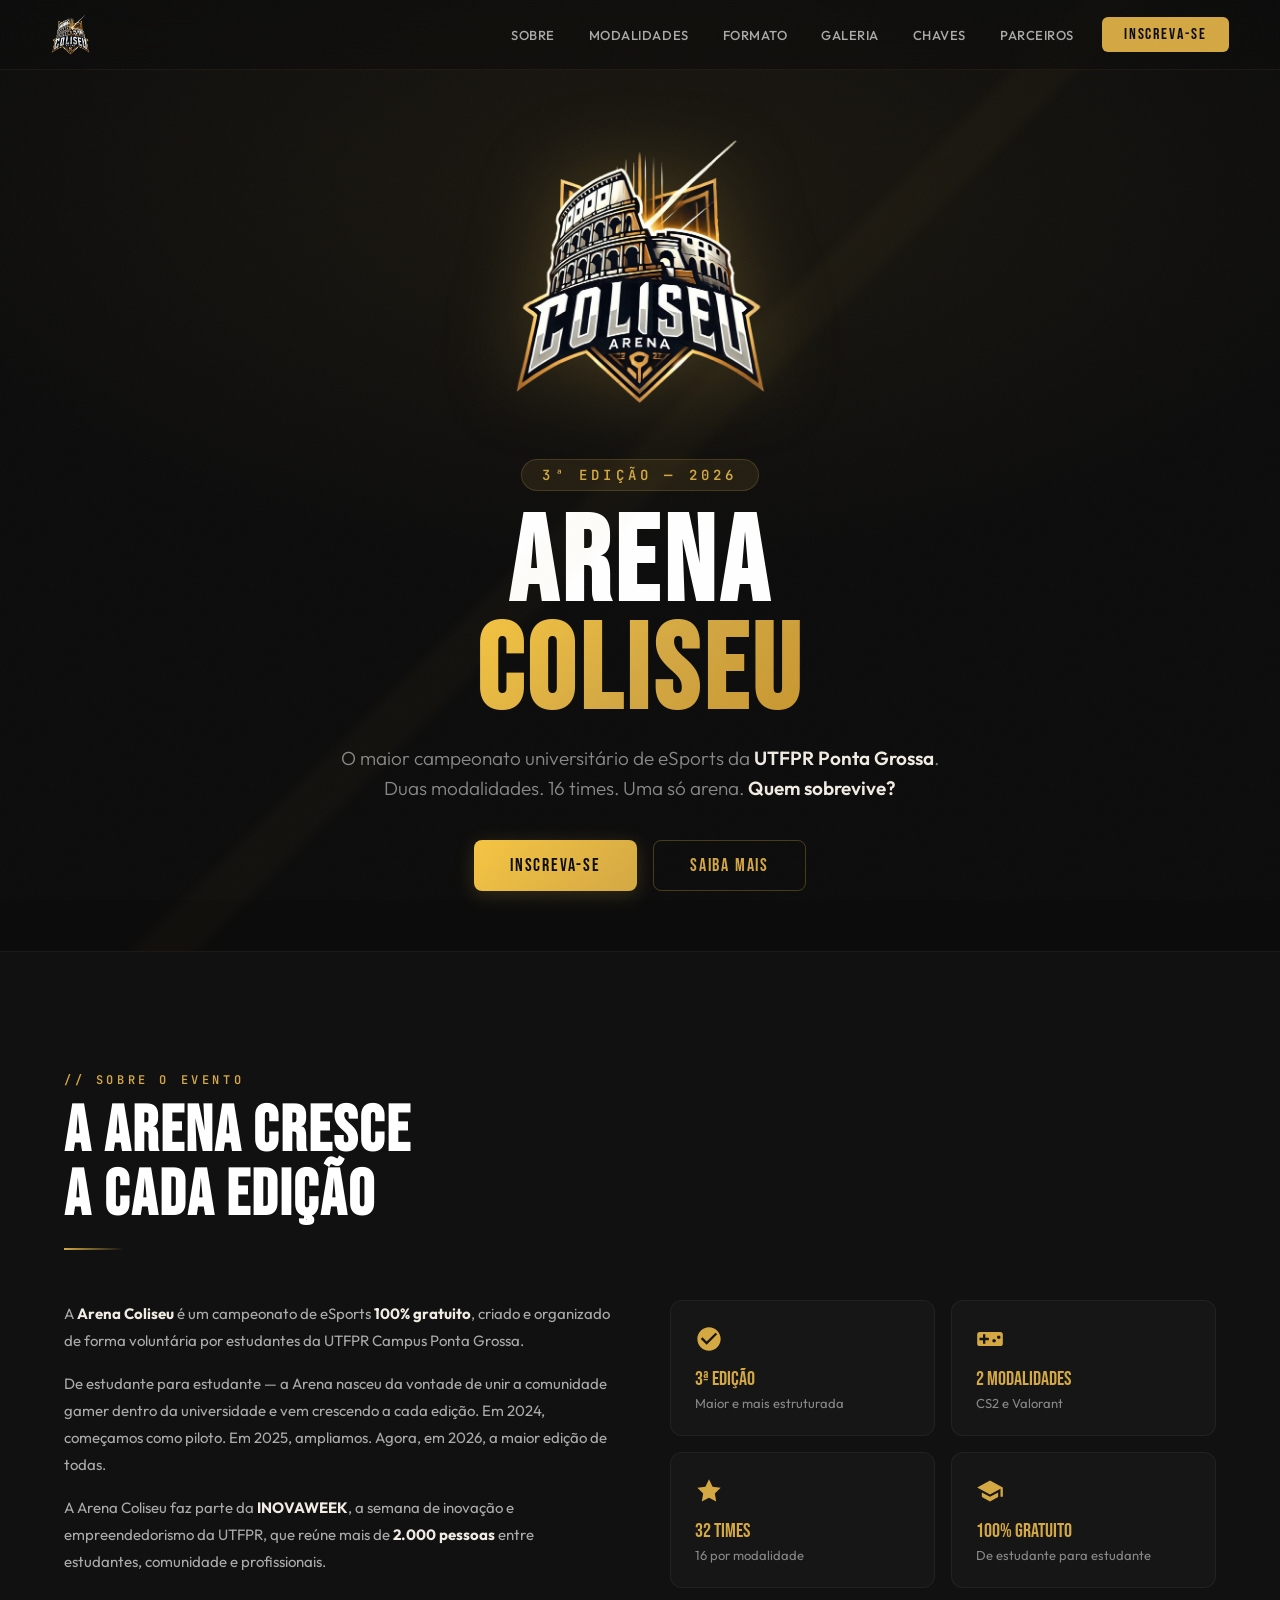
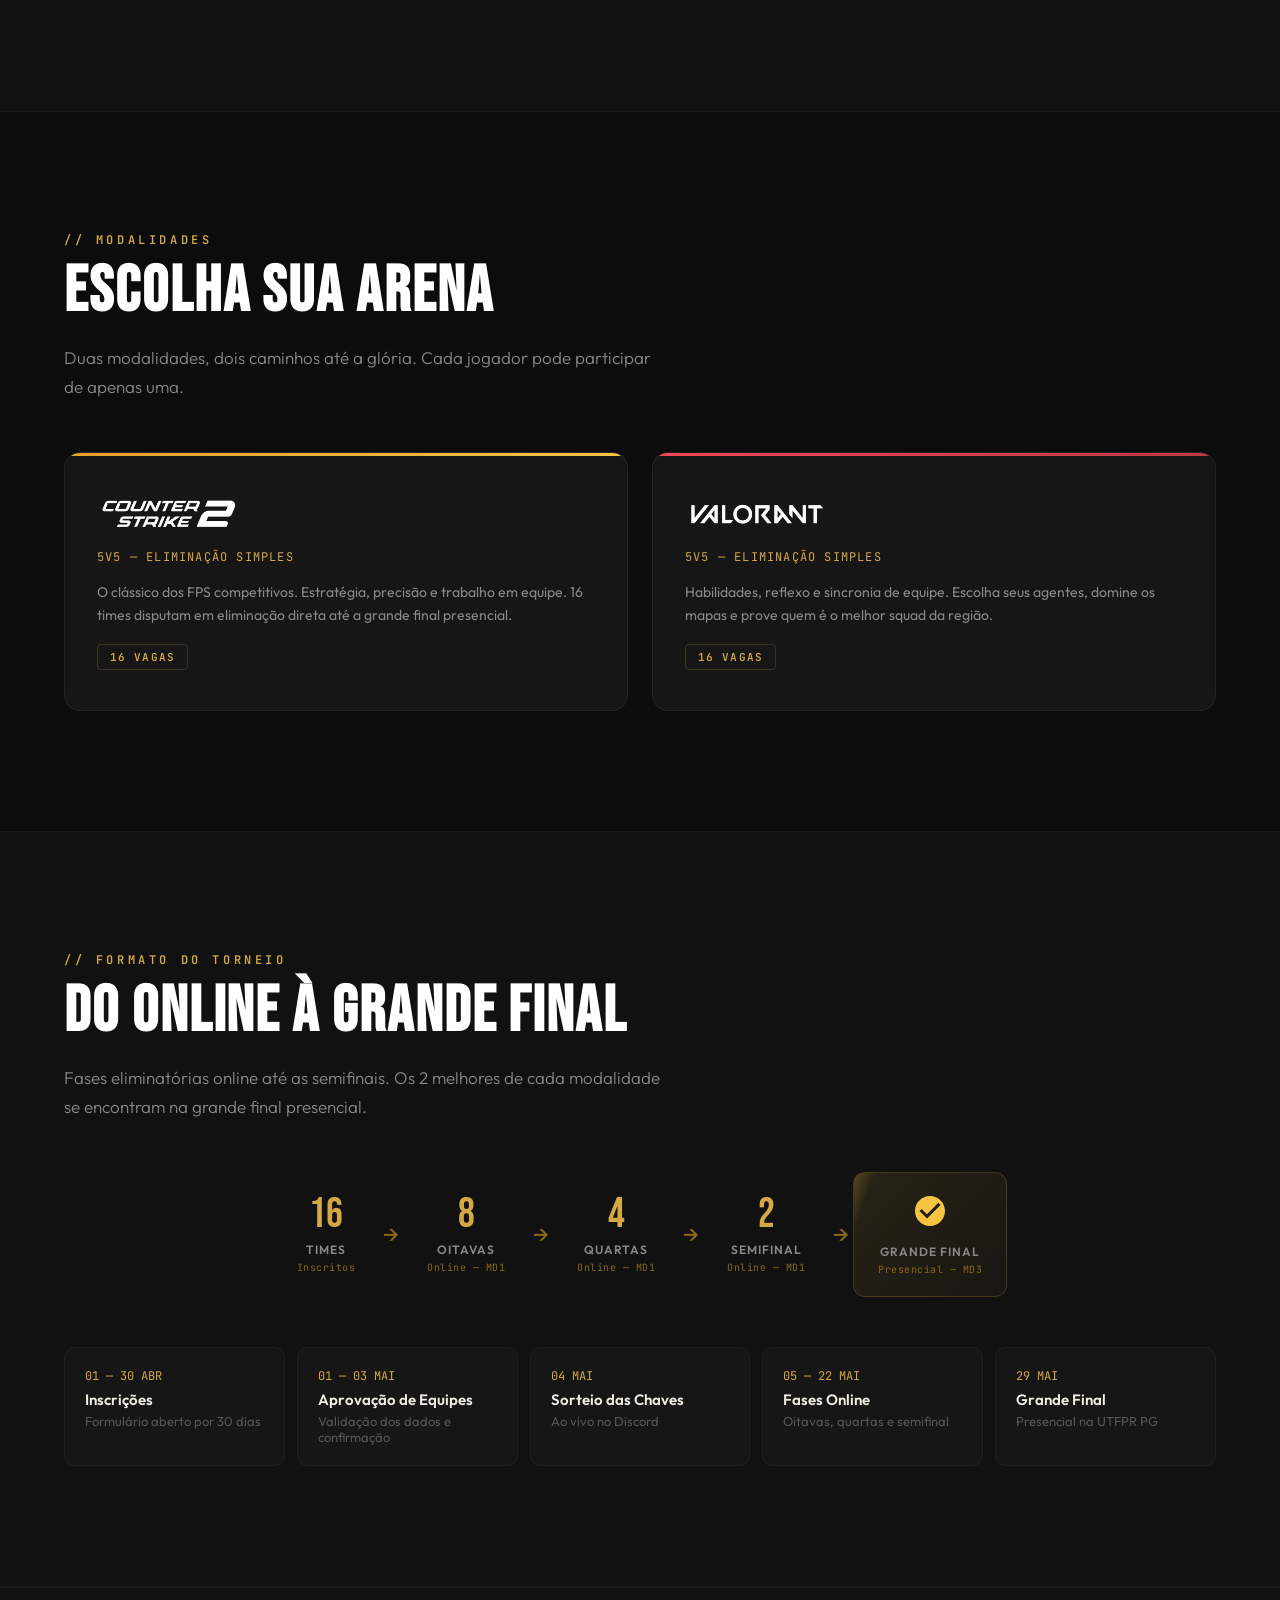
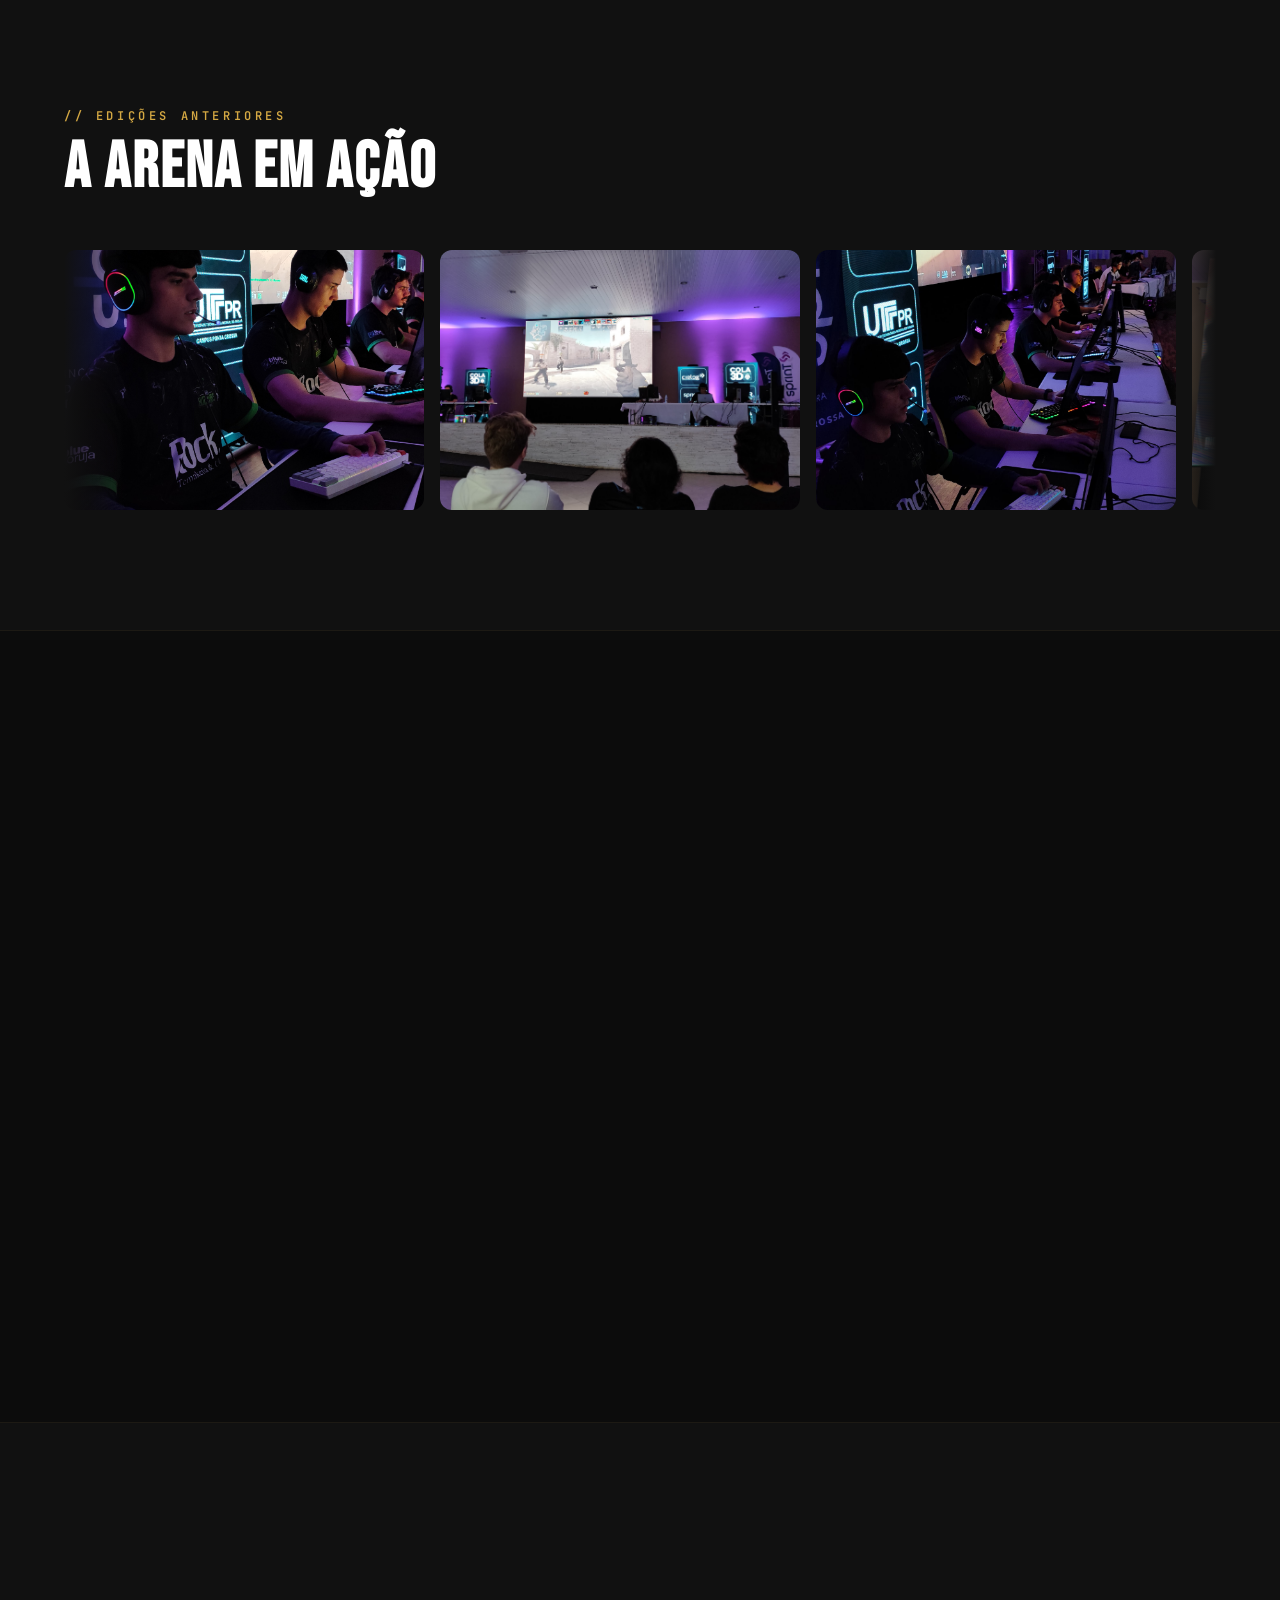
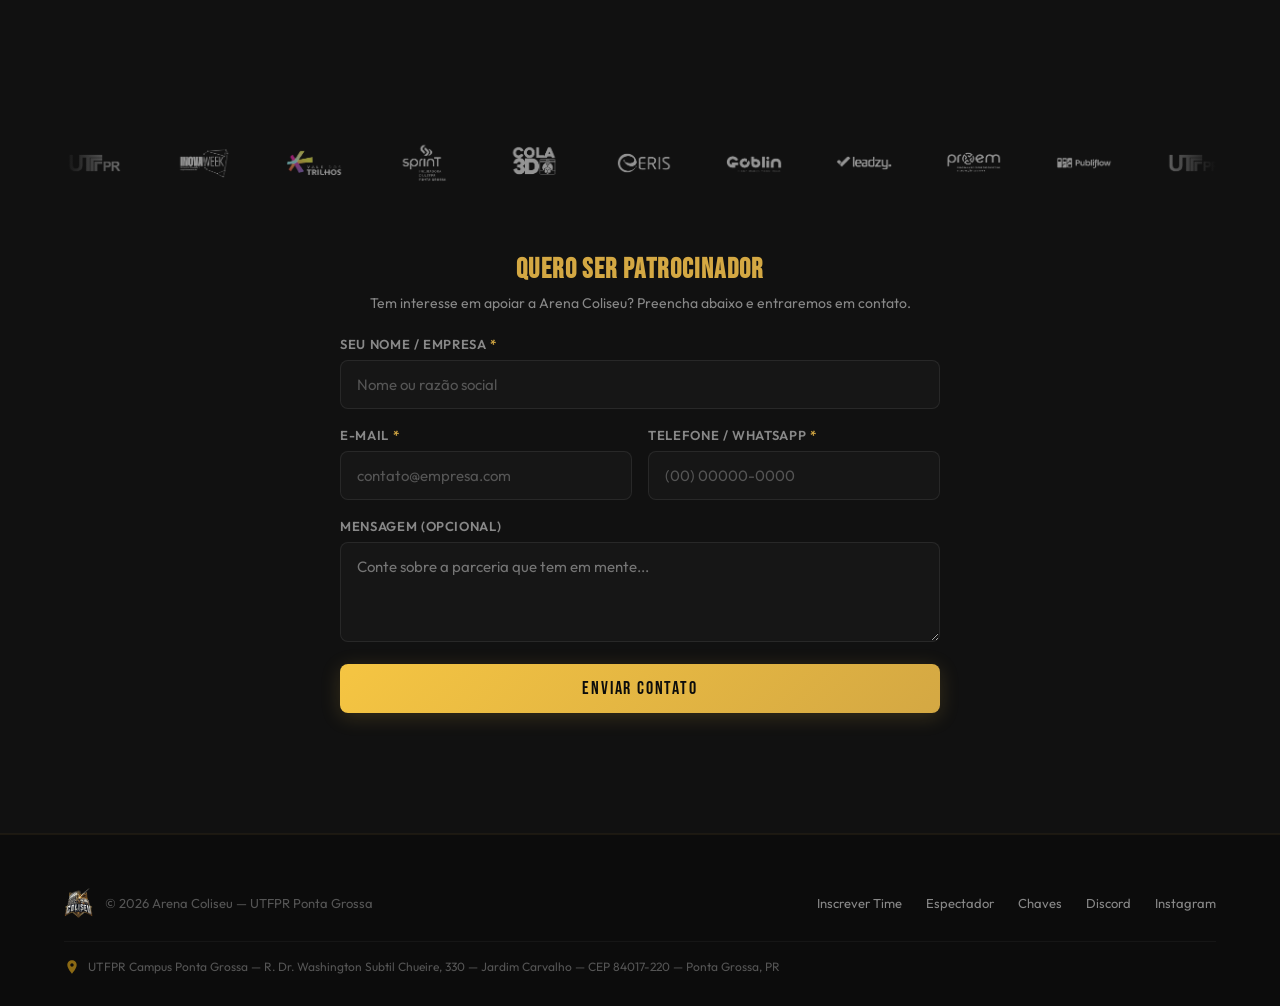
==== index.html @ af5cecfb "Add files via upload" ====
<!DOCTYPE html>
<html lang="pt-BR">
<head>
<meta charset="UTF-8">
<meta name="viewport" content="width=device-width, initial-scale=1.0">
<title>Arena Coliseu — 3ª Edição | Campeonato de eSports</title>
<link rel="stylesheet" href="styles.css">
<style>
/* HERO */
.hero {
  position: relative; min-height: 100vh; display: flex; flex-direction: column;
  align-items: center; justify-content: center; text-align: center;
  padding: calc(var(--header-h) + 40px) 24px 60px; overflow: hidden;
}
.hero::before { content: ''; position: absolute; top: -20%; left: 50%; transform: translateX(-50%); width: 120%; height: 80%; background: radial-gradient(ellipse at center, rgba(212,168,67,0.08) 0%, transparent 70%); pointer-events: none; }
.hero::after { content: ''; position: absolute; inset: 0; pointer-events: none; background: linear-gradient(135deg, transparent 48%, rgba(212,168,67,0.03) 49%, rgba(212,168,67,0.03) 51%, transparent 52%); }
.hero__logo { width: clamp(140px, 22vw, 260px); margin-bottom: 24px; filter: drop-shadow(0 0 40px rgba(212,168,67,0.25)); animation: heroFloat 4s ease-in-out infinite; }
@keyframes heroFloat { 0%,100% { transform: translateY(0); } 50% { transform: translateY(-10px); } }
.hero__edition { font-family: var(--font-mono); font-size: clamp(12px,1.5vw,14px); font-weight: 600; letter-spacing: 0.3em; text-transform: uppercase; color: var(--gold); background: rgba(212,168,67,0.1); border: 1px solid rgba(212,168,67,0.2); padding: 6px 20px; border-radius: 100px; margin-bottom: 20px; animation: fadeUp .8s .2s both var(--ease-out-expo); }
.hero__title { font-family: var(--font-display); font-size: clamp(48px,10vw,120px); line-height: .9; letter-spacing: .04em; color: var(--white-pure); margin-bottom: 16px; animation: fadeUp .8s .35s both var(--ease-out-expo); }
.hero__title span { display: block; background: linear-gradient(135deg, var(--gold-bright), var(--gold), var(--gold-deep)); -webkit-background-clip: text; -webkit-text-fill-color: transparent; background-clip: text; }
.hero__sub { font-size: clamp(15px,2vw,19px); font-weight: 300; color: var(--gray-light); max-width: 600px; line-height: 1.6; margin-bottom: 36px; animation: fadeUp .8s .5s both var(--ease-out-expo); }
.hero__sub strong { color: var(--white); font-weight: 600; }
.hero__actions { display: flex; gap: 16px; flex-wrap: wrap; justify-content: center; animation: fadeUp .8s .65s both var(--ease-out-expo); }
@keyframes fadeUp { from { opacity: 0; transform: translateY(30px); } to { opacity: 1; transform: translateY(0); } }

/* ABOUT */
.about__grid { display: grid; grid-template-columns: 1fr 1fr; gap: 60px; margin-top: 50px; align-items: start; }
.about__text p { font-size: 15px; color: var(--gray-muted); line-height: 1.8; margin-bottom: 16px; }
.about__text p strong { color: var(--white); }
.about__cards { display: grid; grid-template-columns: 1fr 1fr; gap: 16px; }
.about__card { background: var(--black-card); border: 1px solid rgba(255,255,255,0.05); border-radius: 12px; padding: 24px; transition: border-color .3s, transform .3s; }
.about__card:hover { border-color: rgba(212,168,67,0.2); transform: translateY(-4px); }
.about__card svg { width: 28px; height: 28px; fill: var(--gold); margin-bottom: 10px; }
.about__card__title { font-family: var(--font-display); font-size: 20px; color: var(--gold); }
.about__card__desc { font-size: 13px; color: var(--gray-light); margin-top: 4px; }
@media (max-width: 768px) { .about__grid { grid-template-columns: 1fr; gap: 40px; } }

/* MODALITIES */
.modalities__grid { display: grid; grid-template-columns: 1fr 1fr; gap: 24px; margin-top: 50px; }
.mod-card { position: relative; border-radius: 16px; overflow: hidden; border: 1px solid rgba(255,255,255,0.06); background: var(--black-card); padding: 40px 32px; transition: border-color .4s, transform .4s; }
.mod-card:hover { border-color: rgba(212,168,67,0.25); transform: translateY(-4px); }
.mod-card::before { content: ''; position: absolute; top: 0; left: 0; right: 0; height: 3px; }
.mod-card--cs::before { background: linear-gradient(90deg, #E8A025, #F5C542); }
.mod-card--val::before { background: linear-gradient(90deg, #FD4556, #BD3944); }
.mod-card__logo { height: 40px; margin-bottom: 16px; }
.mod-card__format { font-family: var(--font-mono); font-size: 12px; letter-spacing: .1em; color: var(--gold); text-transform: uppercase; margin-bottom: 16px; }
.mod-card__desc { font-size: 14px; color: var(--gray-light); line-height: 1.7; }
.mod-card__badge { display: inline-block; margin-top: 16px; font-family: var(--font-mono); font-size: 11px; font-weight: 600; letter-spacing: .1em; text-transform: uppercase; padding: 5px 12px; border-radius: 4px; border: 1px solid rgba(212,168,67,0.2); color: var(--gold); }
@media (max-width: 768px) { .modalities__grid { grid-template-columns: 1fr; } }

/* FORMAT */
.format__bracket { margin-top: 50px; display: flex; align-items: center; justify-content: center; gap: 0; flex-wrap: wrap; }
.bracket-stage { text-align: center; padding: 20px 24px; }
.bracket-stage__num { font-family: var(--font-display); font-size: 42px; color: var(--gold); line-height: 1; }
.bracket-stage__label { font-size: 12px; font-weight: 600; letter-spacing: .08em; text-transform: uppercase; color: var(--gray-light); margin-top: 6px; }
.bracket-stage__mode { font-family: var(--font-mono); font-size: 10px; color: var(--gold-dim); letter-spacing: .05em; margin-top: 4px; }
.bracket-arrow { font-size: 24px; color: var(--gold-dim); margin: 0 4px; }
.bracket-stage--final { background: linear-gradient(135deg, rgba(212,168,67,0.12), rgba(212,168,67,0.04)); border: 1px solid rgba(212,168,67,0.2); border-radius: 12px; }
.format__timeline { margin-top: 50px; display: grid; grid-template-columns: repeat(auto-fit, minmax(200px, 1fr)); gap: 12px; }
.tl-item { background: var(--black-card); border: 1px solid rgba(255,255,255,0.04); border-radius: 10px; padding: 20px; transition: border-color .3s; }
.tl-item:hover { border-color: rgba(212,168,67,0.15); }
.tl-item__date { font-family: var(--font-mono); font-size: 12px; color: var(--gold); }
.tl-item__title { font-weight: 600; font-size: 15px; color: var(--white); margin-top: 6px; }
.tl-item__desc { font-size: 13px; color: var(--gray); margin-top: 4px; }

/* GALLERY */
.gallery-carousel { margin-top: 50px; overflow: hidden; position: relative; }
.gallery-carousel::before, .gallery-carousel::after { content: ''; position: absolute; top: 0; bottom: 0; width: 60px; z-index: 2; pointer-events: none; }
.gallery-carousel::before { left: 0; background: linear-gradient(to right, var(--black-light), transparent); }
.gallery-carousel::after { right: 0; background: linear-gradient(to left, var(--black-light), transparent); }
.gallery-track { display: flex; gap: 16px; animation: galleryScroll 35s linear infinite; width: max-content; }
.gallery-track:hover { animation-play-state: paused; }
@keyframes galleryScroll { 0% { transform: translateX(0); } 100% { transform: translateX(-50%); } }
.gallery-item { flex-shrink: 0; width: 360px; height: 260px; border-radius: 12px; overflow: hidden; }
.gallery-item img { width: 100%; height: 100%; object-fit: cover; transition: transform .6s var(--ease-out-expo); }
.gallery-item:hover img { transform: scale(1.06); }
@media (max-width: 600px) { .gallery-item { width: 280px; height: 200px; } }

/* INSCRICAO SECTION */
.inscricao-cards { display: grid; grid-template-columns: 1fr 1fr; gap: 30px; margin: 40px auto 0; max-width: 750px; }
.inscricao-card {
  background: var(--black-card); border: 2px solid rgba(212,168,67,0.15); border-radius: 16px;
  padding: 48px 32px; text-align: center; transition: border-color .3s, transform .3s, box-shadow .3s;
  position: relative; overflow: hidden;
  box-shadow: 0 0 20px rgba(212,168,67,0.08), inset 0 0 20px rgba(212,168,67,0.02);
  animation: inscricaoGlow 2.5s ease-in-out infinite alternate;
}
@keyframes inscricaoGlow {
  0% { box-shadow: 0 0 20px rgba(212,168,67,0.08), inset 0 0 20px rgba(212,168,67,0.02); border-color: rgba(212,168,67,0.15); }
  100% { box-shadow: 0 0 35px rgba(212,168,67,0.2), inset 0 0 25px rgba(212,168,67,0.04); border-color: rgba(212,168,67,0.35); }
}
.inscricao-card::before {
  content: ''; position: absolute; width: 50px; height: 200%; top: -50%; left: -50px;
  background: linear-gradient(90deg, transparent, rgba(245,197,66,0.15), transparent);
  animation: inscricaoSweep 4s ease-in-out infinite; transform: skewX(-20deg); pointer-events: none;
}
@keyframes inscricaoSweep { 0% { left: -50px; } 50% { left: calc(100% + 50px); } 100% { left: -50px; } }
.inscricao-card:hover { border-color: var(--gold); transform: translateY(-6px); box-shadow: 0 0 40px rgba(212,168,67,0.3), inset 0 0 30px rgba(212,168,67,0.05); }
.inscricao-card svg { width: 56px; height: 56px; fill: var(--gold); margin-bottom: 20px; }
.inscricao-card h3 { font-family: var(--font-display); font-size: 28px; color: var(--white); letter-spacing: .05em; margin-bottom: 10px; }
.inscricao-card p { font-size: 14px; color: var(--gray-light); margin-bottom: 24px; line-height: 1.6; }
.inscricao-card .btn { font-size: 16px; padding: 14px 28px; }

/* Grande Final glow in format section */
.bracket-stage--final {
  animation: finalStageGlow 2.5s ease-in-out infinite alternate;
  position: relative; overflow: hidden;
}
@keyframes finalStageGlow {
  0% { box-shadow: 0 0 15px rgba(212,168,67,0.1); border-color: rgba(212,168,67,0.2); }
  100% { box-shadow: 0 0 30px rgba(212,168,67,0.3); border-color: rgba(212,168,67,0.5); }
}
.bracket-stage--final::after {
  content: ''; position: absolute; width: 40px; height: 200%; top: -50%; left: -40px;
  background: linear-gradient(90deg, transparent, rgba(245,197,66,0.2), transparent);
  animation: inscricaoSweep 3.5s ease-in-out infinite; transform: skewX(-20deg); pointer-events: none;
}

/* SPONSORS CTA */
.sponsors__cta { margin: 60px auto 0; max-width: 600px; text-align: center; }
.sponsors__cta .form { text-align: left; }
.sponsors__cta h3 { font-family: var(--font-display); font-size: 28px; color: var(--gold); letter-spacing: .05em; margin-bottom: 8px; }
.sponsors__cta > p { font-size: 14px; color: var(--gray-light); margin-bottom: 24px; }
</style>
</head>
<body>

<!-- HEADER -->
<header class="header" id="header">
  <a href="index.html"><img src="assets/img/logo.png" alt="Arena Coliseu" class="header__logo"></a>
  <nav class="nav" id="nav">
    <a href="#sobre" class="nav__link" onclick="closeNav()">Sobre</a>
    <a href="#modalidades" class="nav__link" onclick="closeNav()">Modalidades</a>
    <a href="#formato" class="nav__link" onclick="closeNav()">Formato</a>
    <a href="#galeria" class="nav__link" onclick="closeNav()">Galeria</a>
    <a href="chaves.html" class="nav__link" onclick="closeNav()">Chaves</a>
    <a href="#patrocinadores" class="nav__link" onclick="closeNav()">Parceiros</a>
    <a href="#inscricao" class="nav__cta" onclick="closeNav()">Inscreva-se</a>
  </nav>
  <button class="hamburger" id="hamburger" aria-label="Menu"><span></span><span></span><span></span></button>
</header>

<!-- HERO -->
<section class="hero">
  <img src="assets/img/logo.png" alt="Arena Coliseu" class="hero__logo">
  <div class="hero__edition">3ª Edição — 2026</div>
  <h1 class="hero__title">Arena<br><span>Coliseu</span></h1>
  <p class="hero__sub">O maior campeonato universitário de eSports da <strong>UTFPR Ponta Grossa</strong>. Duas modalidades. 16 times. Uma só arena. <strong>Quem sobrevive?</strong></p>
  <div class="hero__actions">
    <a href="#inscricao" class="btn btn--primary">Inscreva-se</a>
    <a href="#sobre" class="btn btn--outline">Saiba Mais</a>
  </div>
</section>

<!-- ABOUT -->
<section class="section section--alt" id="sobre">
  <div data-reveal>
    <div class="section__label">// Sobre o Evento</div>
    <h2 class="section__title">A Arena Cresce<br>a Cada Edição</h2>
    <div class="gold-line"></div>
  </div>
  <div class="about__grid">
    <div class="about__text" data-reveal="left" data-delay="100">
      <p>A <strong>Arena Coliseu</strong> é um campeonato de eSports <strong>100% gratuito</strong>, criado e organizado de forma voluntária por estudantes da UTFPR Campus Ponta Grossa.</p>
      <p>De estudante para estudante — a Arena nasceu da vontade de unir a comunidade gamer dentro da universidade e vem crescendo a cada edição. Em 2024, começamos como piloto. Em 2025, ampliamos. Agora, em 2026, a maior edição de todas.</p>
      <p>A Arena Coliseu faz parte da <strong>INOVAWEEK</strong>, a semana de inovação e empreendedorismo da UTFPR, que reúne mais de <strong>2.000 pessoas</strong> entre estudantes, comunidade e profissionais.</p>
    </div>
    <div class="about__cards" data-reveal="right" data-delay="200">
      <div class="about__card">
        <svg viewBox="0 0 24 24"><path d="M12 2C6.48 2 2 6.48 2 12s4.48 10 10 10 10-4.48 10-10S17.52 2 12 2zm-2 15l-5-5 1.41-1.41L10 14.17l7.59-7.59L19 8l-9 9z"/></svg>
        <div class="about__card__title">3ª Edição</div>
        <div class="about__card__desc">Maior e mais estruturada</div>
      </div>
      <div class="about__card">
        <svg viewBox="0 0 24 24"><path d="M21 6H3c-1.1 0-2 .9-2 2v8c0 1.1.9 2 2 2h18c1.1 0 2-.9 2-2V8c0-1.1-.9-2-2-2zm-10 7H8v3H6v-3H3v-2h3V8h2v3h3v2zm4.5 2c-.83 0-1.5-.67-1.5-1.5s.67-1.5 1.5-1.5 1.5.67 1.5 1.5-.67 1.5-1.5 1.5zm4-3c-.83 0-1.5-.67-1.5-1.5S18.67 9 19.5 9s1.5.67 1.5 1.5-.67 1.5-1.5 1.5z"/></svg>
        <div class="about__card__title">2 Modalidades</div>
        <div class="about__card__desc">CS2 e Valorant</div>
      </div>
      <div class="about__card">
        <svg viewBox="0 0 24 24"><path d="M12 2l3.09 6.26L22 9.27l-5 4.87 1.18 6.88L12 17.77l-6.18 3.25L7 14.14 2 9.27l6.91-1.01L12 2z"/></svg>
        <div class="about__card__title">32 Times</div>
        <div class="about__card__desc">16 por modalidade</div>
      </div>
      <div class="about__card">
        <svg viewBox="0 0 24 24"><path d="M5 13.18v4L12 21l7-3.82v-4L12 17l-7-3.82zM12 3L1 9l11 6 9-4.91V17h2V9L12 3z"/></svg>
        <div class="about__card__title">100% Gratuito</div>
        <div class="about__card__desc">De estudante para estudante</div>
      </div>
    </div>
  </div>
</section>

<!-- MODALITIES -->
<section class="section" id="modalidades">
  <div data-reveal>
    <div class="section__label">// Modalidades</div>
    <h2 class="section__title">Escolha sua Arena</h2>
    <p class="section__desc">Duas modalidades, dois caminhos até a glória. Cada jogador pode participar de apenas uma.</p>
  </div>
  <div class="modalities__grid">
    <div class="mod-card mod-card--cs" data-reveal="left" data-delay="100">
      <img src="assets/img/logo-counter-strike-2.png" alt="Counter-Strike 2" class="mod-card__logo">
      <div class="mod-card__format">5v5 — Eliminação Simples</div>
      <div class="mod-card__desc">O clássico dos FPS competitivos. Estratégia, precisão e trabalho em equipe. 16 times disputam em eliminação direta até a grande final presencial.</div>
      <div class="mod-card__badge">16 vagas</div>
    </div>
    <div class="mod-card mod-card--val" data-reveal="right" data-delay="200">
      <img src="assets/img/logo-valorant.png" alt="Valorant" class="mod-card__logo">
      <div class="mod-card__format">5v5 — Eliminação Simples</div>
      <div class="mod-card__desc">Habilidades, reflexo e sincronia de equipe. Escolha seus agentes, domine os mapas e prove quem é o melhor squad da região.</div>
      <div class="mod-card__badge">16 vagas</div>
    </div>
  </div>
</section>

<!-- FORMAT -->
<section class="section section--alt" id="formato">
  <div data-reveal>
    <div class="section__label">// Formato do Torneio</div>
    <h2 class="section__title">Do Online à Grande Final</h2>
    <p class="section__desc">Fases eliminatórias online até as semifinais. Os 2 melhores de cada modalidade se encontram na grande final presencial.</p>
  </div>
  <div class="format__bracket" data-reveal="scale" data-delay="100">
    <div class="bracket-stage"><div class="bracket-stage__num">16</div><div class="bracket-stage__label">Times</div><div class="bracket-stage__mode">Inscritos</div></div>
    <div class="bracket-arrow">&rarr;</div>
    <div class="bracket-stage"><div class="bracket-stage__num">8</div><div class="bracket-stage__label">Oitavas</div><div class="bracket-stage__mode">Online — MD1</div></div>
    <div class="bracket-arrow">&rarr;</div>
    <div class="bracket-stage"><div class="bracket-stage__num">4</div><div class="bracket-stage__label">Quartas</div><div class="bracket-stage__mode">Online — MD1</div></div>
    <div class="bracket-arrow">&rarr;</div>
    <div class="bracket-stage"><div class="bracket-stage__num">2</div><div class="bracket-stage__label">Semifinal</div><div class="bracket-stage__mode">Online — MD1</div></div>
    <div class="bracket-arrow">&rarr;</div>
    <div class="bracket-stage bracket-stage--final"><div class="bracket-stage__num"><svg viewBox="0 0 24 24" style="width:36px;height:36px;fill:var(--gold-bright);"><path d="M12 2C6.48 2 2 6.48 2 12s4.48 10 10 10 10-4.48 10-10S17.52 2 12 2zm-2 15l-5-5 1.41-1.41L10 14.17l7.59-7.59L19 8l-9 9z"/></svg></div><div class="bracket-stage__label">Grande Final</div><div class="bracket-stage__mode">Presencial — MD3</div></div>
  </div>
  <div class="format__timeline" data-reveal data-delay="200">
    <div class="tl-item"><div class="tl-item__date">01 — 30 ABR</div><div class="tl-item__title">Inscrições</div><div class="tl-item__desc">Formulário aberto por 30 dias</div></div>
    <div class="tl-item"><div class="tl-item__date">01 — 03 MAI</div><div class="tl-item__title">Aprovação de Equipes</div><div class="tl-item__desc">Validação dos dados e confirmação</div></div>
    <div class="tl-item"><div class="tl-item__date">04 MAI</div><div class="tl-item__title">Sorteio das Chaves</div><div class="tl-item__desc">Ao vivo no Discord</div></div>
    <div class="tl-item"><div class="tl-item__date">05 — 22 MAI</div><div class="tl-item__title">Fases Online</div><div class="tl-item__desc">Oitavas, quartas e semifinal</div></div>
    <div class="tl-item"><div class="tl-item__date">29 MAI</div><div class="tl-item__title">Grande Final</div><div class="tl-item__desc">Presencial na UTFPR PG</div></div>
  </div>
</section>

<!-- GALLERY -->
<section class="section section--alt" id="galeria">
  <div data-reveal>
    <div class="section__label">// Edições Anteriores</div>
    <h2 class="section__title">A Arena em Ação</h2>
  </div>
  <div class="gallery-carousel" data-reveal="scale" data-delay="100">
    <div class="gallery-track">
      <div class="gallery-item"><img src="assets/img/evento-1.jpg" alt="Arena Coliseu" loading="lazy"></div>
      <div class="gallery-item"><img src="assets/img/evento-2.jpeg" alt="Arena Coliseu" loading="lazy"></div>
      <div class="gallery-item"><img src="assets/img/evento-3.jpeg" alt="Arena Coliseu" loading="lazy"></div>
      <div class="gallery-item"><img src="assets/img/evento-4.jpg" alt="Arena Coliseu" loading="lazy"></div>
      <div class="gallery-item"><img src="assets/img/evento-5.jpg" alt="Arena Coliseu" loading="lazy"></div>
      <div class="gallery-item"><img src="assets/img/evento-6.jpg" alt="Arena Coliseu" loading="lazy"></div>
      <div class="gallery-item"><img src="assets/img/evento-7.jpg" alt="Arena Coliseu" loading="lazy"></div>
      <div class="gallery-item"><img src="assets/img/evento-1.jpg" alt="Arena Coliseu" loading="lazy"></div>
      <div class="gallery-item"><img src="assets/img/evento-2.jpeg" alt="Arena Coliseu" loading="lazy"></div>
      <div class="gallery-item"><img src="assets/img/evento-3.jpeg" alt="Arena Coliseu" loading="lazy"></div>
      <div class="gallery-item"><img src="assets/img/evento-4.jpg" alt="Arena Coliseu" loading="lazy"></div>
      <div class="gallery-item"><img src="assets/img/evento-5.jpg" alt="Arena Coliseu" loading="lazy"></div>
      <div class="gallery-item"><img src="assets/img/evento-6.jpg" alt="Arena Coliseu" loading="lazy"></div>
      <div class="gallery-item"><img src="assets/img/evento-7.jpg" alt="Arena Coliseu" loading="lazy"></div>
    </div>
  </div>
</section>

<!-- INSCRICAO -->
<section class="section" id="inscricao">
  <div data-reveal>
    <div class="section__label">// Inscrições Abertas</div>
    <h2 class="section__title">Participe da Arena</h2>
    <p class="section__desc">Escolha como você quer participar da 3ª edição. Prazo: <strong>01 a 30 de abril de 2026</strong>.</p>
  </div>
  <div class="inscricao-cards" data-reveal data-delay="100">
    <a href="inscricao-time.html" class="inscricao-card">
      <svg viewBox="0 0 24 24"><path d="M16 11c1.66 0 2.99-1.34 2.99-3S17.66 5 16 5c-1.66 0-3 1.34-3 3s1.34 3 3 3zm-8 0c1.66 0 2.99-1.34 2.99-3S9.66 5 8 5C6.34 5 5 6.34 5 8s1.34 3 3 3zm0 2c-2.33 0-7 1.17-7 3.5V19h14v-2.5c0-2.33-4.67-3.5-7-3.5zm8 0c-.29 0-.62.02-.97.05 1.16.84 1.97 1.97 1.97 3.45V19h6v-2.5c0-2.33-4.67-3.5-7-3.5z"/></svg>
      <h3>Inscrever Time</h3>
      <p>Cadastre sua equipe de 5 jogadores para CS2 ou Valorant.</p>
      <span class="btn btn--primary btn--small">Inscrever Time</span>
    </a>
    <a href="inscricao-espectador.html" class="inscricao-card">
      <svg viewBox="0 0 24 24"><path d="M12 4.5C7 4.5 2.73 7.61 1 12c1.73 4.39 6 7.5 11 7.5s9.27-3.11 11-7.5c-1.73-4.39-6-7.5-11-7.5zM12 17c-2.76 0-5-2.24-5-5s2.24-5 5-5 5 2.24 5 5-2.24 5-5 5zm0-8c-1.66 0-3 1.34-3 3s1.34 3 3 3 3-1.34 3-3-1.34-3-3-3z"/></svg>
      <h3>Quero Assistir</h3>
      <p>Registre sua presença para acompanhar a grande final presencial.</p>
      <span class="btn btn--outline btn--small">Inscrever Espectador</span>
    </a>
  </div>
</section>

<!-- SPONSORS -->
<section class="section section--alt" id="patrocinadores">
  <div data-reveal>
    <div class="section__label">// Parceiros & Patrocinadores</div>
    <h2 class="section__title">Quem Apoia a Arena</h2>
    <p class="section__desc">A Arena Coliseu é 100% gratuita e só é possível graças aos nossos parceiros.</p>
  </div>
  <div class="sponsors-carousel" data-reveal data-delay="100">
    <div class="sponsors-track">
      <img src="assets/img/patrocinadores/logo-utfpr.png" alt="UTFPR" class="sponsor-logo-img">
      <img src="assets/img/patrocinadores/logo-inovaweek.png" alt="INOVAWEEK" class="sponsor-logo-img">
      <img src="assets/img/patrocinadores/logo-valedostrilhos.png" alt="Vale dos Trilhos" class="sponsor-logo-img">
      <img src="assets/img/patrocinadores/logo-sprint.png" alt="Sprint" class="sponsor-logo-img">
      <img src="assets/img/patrocinadores/logo-cola3d.png" alt="Cola 3D" class="sponsor-logo-img">
      <img src="assets/img/patrocinadores/logo-eris.png" alt="Eris" class="sponsor-logo-img">
      <img src="assets/img/patrocinadores/logo-goblin.png" alt="Goblin" class="sponsor-logo-img">
      <img src="assets/img/patrocinadores/logo-leadzy.png" alt="Leadzy" class="sponsor-logo-img">
      <img src="assets/img/patrocinadores/logo-proem.png" alt="Proem" class="sponsor-logo-img">
      <img src="assets/img/patrocinadores/logo-publiflow.png" alt="Publiflow" class="sponsor-logo-img">
      <img src="assets/img/patrocinadores/logo-utfpr.png" alt="UTFPR" class="sponsor-logo-img">
      <img src="assets/img/patrocinadores/logo-inovaweek.png" alt="INOVAWEEK" class="sponsor-logo-img">
      <img src="assets/img/patrocinadores/logo-valedostrilhos.png" alt="Vale dos Trilhos" class="sponsor-logo-img">
      <img src="assets/img/patrocinadores/logo-sprint.png" alt="Sprint" class="sponsor-logo-img">
      <img src="assets/img/patrocinadores/logo-cola3d.png" alt="Cola 3D" class="sponsor-logo-img">
      <img src="assets/img/patrocinadores/logo-eris.png" alt="Eris" class="sponsor-logo-img">
      <img src="assets/img/patrocinadores/logo-goblin.png" alt="Goblin" class="sponsor-logo-img">
      <img src="assets/img/patrocinadores/logo-leadzy.png" alt="Leadzy" class="sponsor-logo-img">
      <img src="assets/img/patrocinadores/logo-proem.png" alt="Proem" class="sponsor-logo-img">
      <img src="assets/img/patrocinadores/logo-publiflow.png" alt="Publiflow" class="sponsor-logo-img">
    </div>
  </div>
  <div class="sponsors__cta" data-reveal data-delay="200">
    <h3>Quero ser Patrocinador</h3>
    <p>Tem interesse em apoiar a Arena Coliseu? Preencha abaixo e entraremos em contato.</p>
    <form class="form" id="sponsorForm">
      <div class="form__group"><label class="form__label form__label--required">Seu Nome / Empresa</label><input type="text" class="form__input" name="sponsor_name" placeholder="Nome ou razão social" required></div>
      <div class="form__row">
        <div class="form__group"><label class="form__label form__label--required">E-mail</label><input type="email" class="form__input" name="sponsor_email" placeholder="contato@empresa.com" required></div>
        <div class="form__group"><label class="form__label form__label--required">Telefone / WhatsApp</label><input type="tel" class="form__input" name="sponsor_phone" placeholder="(00) 00000-0000" required></div>
      </div>
      <div class="form__group"><label class="form__label">Mensagem (opcional)</label><textarea class="form__textarea" name="sponsor_msg" placeholder="Conte sobre a parceria que tem em mente..."></textarea></div>
      <button type="submit" class="btn btn--primary" style="width:100%;justify-content:center;">Enviar Contato</button>
    </form>
    <div class="form__success" id="sponsorSuccess">
      <svg viewBox="0 0 24 24" style="width:64px;height:64px;fill:var(--gold);margin-bottom:8px;"><path d="M16 11c1.66 0 2.99-1.34 2.99-3S17.66 5 16 5c-1.66 0-3 1.34-3 3s1.34 3 3 3zm-8 0c1.66 0 2.99-1.34 2.99-3S9.66 5 8 5C6.34 5 5 6.34 5 8s1.34 3 3 3zm0 2c-2.33 0-7 1.17-7 3.5V19h14v-2.5c0-2.33-4.67-3.5-7-3.5zm8 0c-.29 0-.62.02-.97.05 1.16.84 1.97 1.97 1.97 3.45V19h6v-2.5c0-2.33-4.67-3.5-7-3.5z"/></svg>
      <h3>Contato Enviado!</h3>
      <p>Obrigado pelo interesse! Entraremos em contato em breve.</p>
    </div>
  </div>
</section>

<!-- FOOTER -->
<footer class="footer">
  <div class="footer__top">
    <div class="footer__brand">
      <img src="assets/img/logo.png" alt="Arena Coliseu" class="footer__logo">
      <span class="footer__copy">&copy; 2026 Arena Coliseu — UTFPR Ponta Grossa</span>
    </div>
    <div class="footer__links">
      <a href="inscricao-time.html" class="footer__link">Inscrever Time</a>
      <a href="inscricao-espectador.html" class="footer__link">Espectador</a>
      <a href="chaves.html" class="footer__link">Chaves</a>
      <a href="https://discord.gg/xNKTTEwS" target="_blank" class="footer__link">Discord</a>
      <a href="https://www.instagram.com/arn_coliseu/" target="_blank" class="footer__link">Instagram</a>
    </div>
  </div>
  <div class="footer__location">
    <svg viewBox="0 0 24 24"><path d="M12 2C8.13 2 5 5.13 5 9c0 5.25 7 13 7 13s7-7.75 7-13c0-3.87-3.13-7-7-7zm0 9.5c-1.38 0-2.5-1.12-2.5-2.5s1.12-2.5 2.5-2.5 2.5 1.12 2.5 2.5-1.12 2.5-2.5 2.5z"/></svg>
    <span>UTFPR Campus Ponta Grossa — R. Dr. Washington Subtil Chueire, 330 — Jardim Carvalho — CEP 84017-220 — Ponta Grossa, PR</span>
  </div>
</footer>

<script>
const header=document.getElementById('header');window.addEventListener('scroll',()=>{header.classList.toggle('scrolled',window.scrollY>50)});
const hamburger=document.getElementById('hamburger'),nav=document.getElementById('nav');
hamburger.addEventListener('click',()=>{hamburger.classList.toggle('active');nav.classList.toggle('open');document.body.style.overflow=nav.classList.contains('open')?'hidden':'';});
function closeNav(){hamburger.classList.remove('active');nav.classList.remove('open');document.body.style.overflow='';}
const ro=new IntersectionObserver(e=>{e.forEach(x=>{if(x.isIntersecting){setTimeout(()=>x.target.classList.add('revealed'),+(x.target.dataset.delay||0));ro.unobserve(x.target);}});},{threshold:.15,rootMargin:'0px 0px -40px 0px'});
document.querySelectorAll('[data-reveal]').forEach(el=>ro.observe(el));
document.addEventListener('input',e=>{if(e.target.type==='tel'){let v=e.target.value.replace(/\D/g,'');if(v.length>11)v=v.slice(0,11);if(v.length>6)v=`(${v.slice(0,2)}) ${v.slice(2,7)}-${v.slice(7)}`;else if(v.length>2)v=`(${v.slice(0,2)}) ${v.slice(2)}`;else if(v.length>0)v=`(${v}`;e.target.value=v;}});
</script>
<script src="script-formularios.js"></script>
</body>
</html>
---- styles.css ----
/* ============================================
   ARENA COLISEU - SHARED STYLES
   ============================================ */
@import url('https://fonts.googleapis.com/css2?family=Bebas+Neue&family=Outfit:wght@300;400;500;600;700&family=JetBrains+Mono:wght@400;600&display=swap');

:root {
  --gold: #D4A843;
  --gold-bright: #F5C542;
  --gold-deep: #C8962E;
  --gold-dim: #8B6914;
  --black: #0C0C0C;
  --black-light: #111111;
  --black-card: #161616;
  --black-elevated: #1A1A1A;
  --gray-dark: #2A2A2A;
  --gray: #555;
  --gray-light: #888;
  --gray-muted: #aaa;
  --white: #F0ECE3;
  --white-pure: #fff;
  --red-error: #E74C3C;
  --green-ok: #2ECC71;
  --discord: #5865F2;
  --font-display: 'Bebas Neue', sans-serif;
  --font-body: 'Outfit', sans-serif;
  --font-mono: 'JetBrains Mono', monospace;
  --ease-out-expo: cubic-bezier(0.16, 1, 0.3, 1);
  --ease-out-back: cubic-bezier(0.34, 1.56, 0.64, 1);
  --header-h: 70px;
}
*, *::before, *::after { box-sizing: border-box; margin: 0; padding: 0; }
html { scroll-behavior: smooth; scrollbar-width: thin; scrollbar-color: var(--gold-dim) var(--black); }
body { font-family: var(--font-body); background: var(--black); color: var(--white); overflow-x: hidden; -webkit-font-smoothing: antialiased; }
::-webkit-scrollbar { width: 8px; }
::-webkit-scrollbar-track { background: var(--black); }
::-webkit-scrollbar-thumb { background: var(--gold-dim); border-radius: 4px; }
::selection { background: var(--gold); color: var(--black); }
img { display: block; max-width: 100%; }
a { color: inherit; text-decoration: none; }
button { font-family: inherit; cursor: pointer; border: none; }
input, textarea, select { font-family: inherit; }

/* Grain */
body::before {
  content: ''; position: fixed; inset: 0; z-index: 9999; pointer-events: none; opacity: 0.03;
  background-image: url("data:image/svg+xml,%3Csvg viewBox='0 0 256 256' xmlns='http://www.w3.org/2000/svg'%3E%3Cfilter id='n'%3E%3CfeTurbulence type='fractalNoise' baseFrequency='0.9' numOctaves='4' stitchTiles='stitch'/%3E%3C/filter%3E%3Crect width='100%25' height='100%25' filter='url(%23n)'/%3E%3C/svg%3E");
  background-repeat: repeat; background-size: 200px;
}

/* Reveal animations */
[data-reveal] { opacity: 0; transform: translateY(40px); transition: opacity 0.8s var(--ease-out-expo), transform 0.8s var(--ease-out-expo); }
[data-reveal].revealed { opacity: 1; transform: translateY(0); }
[data-reveal="left"] { transform: translateX(-50px); }
[data-reveal="left"].revealed { transform: translateX(0); }
[data-reveal="right"] { transform: translateX(50px); }
[data-reveal="right"].revealed { transform: translateX(0); }
[data-reveal="scale"] { transform: scale(0.9); }
[data-reveal="scale"].revealed { transform: scale(1); }

/* ---- HEADER ---- */
.header {
  position: fixed; top: 0; left: 0; right: 0; z-index: 1000; height: var(--header-h);
  display: flex; align-items: center; justify-content: space-between;
  padding: 0 clamp(20px, 4vw, 60px);
  background: rgba(12,12,12,0.6); backdrop-filter: blur(20px) saturate(1.5);
  border-bottom: 1px solid rgba(212,168,67,0.08);
  transition: background 0.4s, box-shadow 0.4s;
}
.header.scrolled { background: rgba(12,12,12,0.92); box-shadow: 0 4px 30px rgba(0,0,0,0.5); }
.header__logo { height: 48px; transition: transform 0.3s var(--ease-out-back); }
.header__logo:hover { transform: scale(1.06); }
.nav { display: flex; align-items: center; gap: 6px; }
.nav__link {
  font-size: 13px; font-weight: 500; letter-spacing: 0.04em; text-transform: uppercase;
  color: var(--gray-muted); padding: 8px 14px; border-radius: 6px; transition: color 0.25s, background 0.25s;
}
.nav__link:hover, .nav__link.active { color: var(--white); background: rgba(255,255,255,0.05); }
.nav__cta {
  font-family: var(--font-display); font-size: 16px; letter-spacing: 0.12em;
  color: var(--black); background: var(--gold); padding: 8px 22px; border-radius: 6px;
  margin-left: 8px; transition: background 0.25s, transform 0.25s, box-shadow 0.25s;
}
.nav__cta:hover { background: var(--gold-bright); transform: translateY(-1px); box-shadow: 0 4px 20px rgba(212,168,67,0.3); }
.hamburger { display: none; background: none; border: none; width: 32px; height: 24px; position: relative; z-index: 1001; }
.hamburger span { display: block; width: 100%; height: 2px; background: var(--gold); position: absolute; left: 0; transition: 0.3s var(--ease-out-expo); }
.hamburger span:nth-child(1) { top: 0; }
.hamburger span:nth-child(2) { top: 50%; transform: translateY(-50%); }
.hamburger span:nth-child(3) { bottom: 0; }
.hamburger.active span:nth-child(1) { top: 50%; transform: translateY(-50%) rotate(45deg); }
.hamburger.active span:nth-child(2) { opacity: 0; }
.hamburger.active span:nth-child(3) { bottom: 50%; transform: translateY(50%) rotate(-45deg); }
@media (max-width: 900px) {
  .hamburger { display: block; }
  .nav { position: fixed; inset: 0; background: rgba(12,12,12,0.97); backdrop-filter: blur(20px); flex-direction: column; justify-content: center; gap: 12px; opacity: 0; pointer-events: none; transition: opacity 0.4s; }
  .nav.open { opacity: 1; pointer-events: all; }
  .nav__link { font-size: 18px; padding: 12px 24px; }
  .nav__cta { font-size: 22px; padding: 14px 36px; margin: 12px 0 0; }
}

/* ---- BUTTONS ---- */
.btn {
  display: inline-flex; align-items: center; gap: 8px; font-family: var(--font-display);
  font-size: 18px; letter-spacing: 0.1em; padding: 14px 36px; border-radius: 8px;
  transition: all 0.3s var(--ease-out-expo); position: relative; overflow: hidden;
}
.btn--primary { color: var(--black); background: linear-gradient(135deg, var(--gold-bright), var(--gold)); box-shadow: 0 4px 20px rgba(212,168,67,0.2); }
.btn--primary:hover { box-shadow: 0 8px 40px rgba(212,168,67,0.35); transform: translateY(-2px); }
.btn--outline { color: var(--gold); background: transparent; border: 1px solid rgba(212,168,67,0.3); }
.btn--outline:hover { background: rgba(212,168,67,0.08); border-color: var(--gold); transform: translateY(-2px); }
.btn--discord { color: #fff; background: var(--discord); }
.btn--discord:hover { background: #4752c4; transform: translateY(-2px); box-shadow: 0 4px 20px rgba(88,101,242,0.3); }
.btn--small { font-size: 14px; padding: 10px 20px; }
.btn--ghost { color: var(--gray-light); background: transparent; border: 1px solid rgba(255,255,255,0.1); }
.btn--ghost:hover { color: var(--white); border-color: rgba(255,255,255,0.2); background: rgba(255,255,255,0.03); }

/* ---- SECTIONS ---- */
.section { padding: clamp(60px, 10vw, 120px) clamp(20px, 5vw, 80px); position: relative; }
.section--alt { background: var(--black-light); border-top: 1px solid rgba(212,168,67,0.06); border-bottom: 1px solid rgba(212,168,67,0.06); }
.section__label { font-family: var(--font-mono); font-size: 12px; font-weight: 600; letter-spacing: 0.3em; text-transform: uppercase; color: var(--gold); margin-bottom: 12px; }
.section__title { font-family: var(--font-display); font-size: clamp(36px, 6vw, 64px); letter-spacing: 0.03em; line-height: 1; color: var(--white-pure); margin-bottom: 20px; }
.section__desc { font-size: clamp(15px, 1.8vw, 17px); color: var(--gray-light); max-width: 600px; line-height: 1.7; font-weight: 300; }
.gold-line { width: 60px; height: 2px; background: linear-gradient(90deg, var(--gold), transparent); margin: 16px 0; }

/* ---- FORMS ---- */
.form__group { margin-bottom: 18px; }
.form__label { display: block; font-size: 13px; font-weight: 600; letter-spacing: 0.05em; text-transform: uppercase; color: var(--gray-light); margin-bottom: 8px; }
.form__label--required::after { content: ' *'; color: var(--gold); }
.form__input, .form__textarea { width: 100%; padding: 14px 16px; background: var(--black-card); border: 1px solid rgba(255,255,255,0.08); border-radius: 8px; color: var(--white); font-size: 15px; transition: border-color 0.3s, box-shadow 0.3s; outline: none; }
.form__input:focus, .form__textarea:focus { border-color: var(--gold); box-shadow: 0 0 0 3px rgba(212,168,67,0.1); }
.form__input::placeholder { color: var(--gray); }
.form__textarea { resize: vertical; min-height: 100px; }
.form__row { display: grid; grid-template-columns: 1fr 1fr; gap: 16px; }
@media (max-width: 600px) { .form__row { grid-template-columns: 1fr; } }

/* Custom select */
.custom-select { position: relative; }
.custom-select__trigger {
  width: 100%; padding: 14px 16px; padding-right: 44px;
  background: var(--black-card); border: 1px solid rgba(255,255,255,0.08); border-radius: 8px;
  color: var(--white); font-size: 15px; cursor: pointer; transition: border-color 0.3s, box-shadow 0.3s;
  user-select: none; position: relative;
}
.custom-select__trigger::after { content: ''; position: absolute; right: 16px; top: 50%; transform: translateY(-50%); border: 5px solid transparent; border-top-color: var(--gold); }
.custom-select__trigger.placeholder { color: var(--gray); }
.custom-select__trigger:focus, .custom-select__trigger.open { border-color: var(--gold); box-shadow: 0 0 0 3px rgba(212,168,67,0.1); }
.custom-select__dropdown {
  position: absolute; top: calc(100% + 4px); left: 0; right: 0; z-index: 50;
  background: var(--black-elevated); border: 1px solid rgba(212,168,67,0.2); border-radius: 8px;
  overflow: hidden; display: none; box-shadow: 0 12px 40px rgba(0,0,0,0.5);
}
.custom-select__dropdown.open { display: block; }
.custom-select__option { padding: 14px 16px; font-size: 15px; color: var(--gray-light); cursor: pointer; transition: background 0.2s, color 0.2s; display: flex; align-items: center; gap: 10px; }
.custom-select__option:hover { background: rgba(212,168,67,0.1); color: var(--gold); }
.custom-select__option.selected { color: var(--gold); background: rgba(212,168,67,0.05); }
.custom-select__option img { height: 18px; }

/* File upload */
.form__file-upload {
  display: flex; flex-direction: column; align-items: center; justify-content: center;
  width: 100%; min-height: 120px; padding: 30px 20px;
  border: 2px dashed rgba(212,168,67,0.25); border-radius: 12px;
  cursor: pointer; transition: border-color 0.3s, background 0.3s; text-align: center; position: relative;
}
.form__file-upload:hover { border-color: var(--gold); background: rgba(212,168,67,0.03); }
.form__file-upload input[type="file"] { position: absolute; inset: 0; opacity: 0; cursor: pointer; }
.form__file-upload__text { font-size: 14px; color: var(--gray-light); }
.form__file-upload__text strong { color: var(--gold); }
.form__file-upload.has-file { border-color: var(--green-ok); border-style: solid; }

/* Success */
.form__success { display: none; text-align: center; padding: 60px 20px; }
.form__success.show { display: block; }
.form__success h3 { font-family: var(--font-display); font-size: 36px; color: var(--gold); margin: 16px 0 10px; }
.form__success p { font-size: 16px; color: var(--gray-light); max-width: 400px; margin: 0 auto; }

/* Info box */
.info-box {
  display: flex; align-items: flex-start; gap: 16px;
  padding: 18px 20px; border-radius: 12px; margin: 20px 0; font-size: 14px;
}
.info-box--gold { background: rgba(212,168,67,0.08); border: 1px solid rgba(212,168,67,0.2); color: var(--gold); }
.info-box--discord { background: rgba(88,101,242,0.08); border: 1px solid rgba(88,101,242,0.2); color: #8b96f0; }
.info-box--food { background: rgba(46,204,113,0.08); border: 1px solid rgba(46,204,113,0.2); color: #7dcea0; }
.info-box svg, .info-box .icon { width: 24px; height: 24px; flex-shrink: 0; margin-top: 2px; }
.info-box strong { color: var(--white); }

/* Icon helper */
.icon { display: inline-flex; align-items: center; justify-content: center; }
.icon svg { width: 1em; height: 1em; fill: currentColor; }

/* Wizard */
.wizard-steps { display: flex; align-items: center; gap: 0; margin: 30px 0 24px; flex-wrap: wrap; }
.wizard-step { display: flex; align-items: center; gap: 8px; padding: 8px 12px; font-size: 13px; font-weight: 500; color: var(--gray); transition: color 0.3s; }
.wizard-step.active { color: var(--gold); }
.wizard-step.done { color: var(--green-ok); }
.wizard-step__num {
  width: 28px; height: 28px; border-radius: 50%; display: flex; align-items: center; justify-content: center;
  font-family: var(--font-display); font-size: 14px; border: 2px solid var(--gray-dark); transition: all 0.3s;
}
.wizard-step.active .wizard-step__num { border-color: var(--gold); background: var(--gold); color: var(--black); }
.wizard-step.done .wizard-step__num { border-color: var(--green-ok); background: var(--green-ok); color: var(--black); }
.wizard-step__line { width: 16px; height: 2px; background: var(--gray-dark); flex-shrink: 0; }
.wizard-step__line.done { background: var(--green-ok); }
.wizard-page { display: none; }
.wizard-page.active { display: block; }
.wizard-nav { display: flex; gap: 12px; margin-top: 24px; }
.wizard-nav .btn { flex: 1; justify-content: center; }
@media (max-width: 600px) { .wizard-step { padding: 6px 6px; font-size: 11px; } .wizard-step__label { display: none; } }

/* Player header */
.player-header { display: flex; align-items: center; gap: 12px; margin-bottom: 20px; }
.player-header__badge { width: 40px; height: 40px; border-radius: 50%; display: flex; align-items: center; justify-content: center; font-family: var(--font-display); font-size: 18px; }
.player-header__badge--captain { background: var(--gold); color: var(--black); }
.player-header__badge--player { background: var(--gray-dark); color: var(--gray-light); }
.player-header__info h4 { font-size: 16px; color: var(--white); font-weight: 600; }
.player-header__info small { font-size: 12px; color: var(--gold); }

/* ---- SPONSORS CAROUSEL ---- */
.sponsors-carousel { margin-top: 50px; overflow: hidden; position: relative; }
.sponsors-carousel::before, .sponsors-carousel::after { content: ''; position: absolute; top: 0; bottom: 0; width: 80px; z-index: 2; pointer-events: none; }
.sponsors-carousel::before { left: 0; background: linear-gradient(to right, var(--black), transparent); }
.sponsors-carousel::after { right: 0; background: linear-gradient(to left, var(--black), transparent); }
.section--alt .sponsors-carousel::before { background: linear-gradient(to right, var(--black-light), transparent); }
.section--alt .sponsors-carousel::after { background: linear-gradient(to left, var(--black-light), transparent); }
.sponsors-track { display: flex; gap: 50px; align-items: center; animation: scrollCarousel 25s linear infinite; width: max-content; }
.sponsors-track:hover { animation-play-state: paused; }
@keyframes scrollCarousel { 0% { transform: translateX(0); } 100% { transform: translateX(-50%); } }
.sponsor-logo-img { height: 60px; opacity: 0.55; filter: grayscale(0.3) brightness(1.5); transition: opacity 0.3s, filter 0.3s, transform 0.3s; flex-shrink: 0; }
.sponsor-logo-img:hover { opacity: 1; filter: grayscale(0) brightness(1); transform: scale(1.08); }

/* ---- FOOTER ---- */
.footer {
  padding: 50px clamp(20px, 5vw, 80px) 30px; border-top: 1px solid rgba(212,168,67,0.08);
  display: flex; flex-direction: column; gap: 20px;
}
.footer__top { display: flex; justify-content: space-between; align-items: center; flex-wrap: wrap; gap: 20px; }
.footer__brand { display: flex; align-items: center; gap: 12px; }
.footer__logo { height: 36px; }
.footer__copy { font-size: 13px; color: var(--gray); }
.footer__links { display: flex; gap: 24px; flex-wrap: wrap; }
.footer__link { font-size: 13px; color: var(--gray-light); transition: color 0.25s; }
.footer__link:hover { color: var(--gold); }
.footer__location {
  display: flex; align-items: flex-start; gap: 8px;
  padding-top: 16px; border-top: 1px solid rgba(255,255,255,0.04);
  font-size: 12px; color: var(--gray); line-height: 1.5;
}
.footer__location svg { width: 16px; height: 16px; fill: var(--gold-dim); flex-shrink: 0; margin-top: 1px; }

/* ---- PAGE HEADER (for sub-pages) ---- */
.page-hero {
  padding: calc(var(--header-h) + 50px) clamp(20px, 5vw, 80px) 50px;
  position: relative;
}
.page-hero::before {
  content: ''; position: absolute; top: 0; left: 50%; transform: translateX(-50%);
  width: 120%; height: 100%; background: radial-gradient(ellipse at center top, rgba(212,168,67,0.06) 0%, transparent 60%); pointer-events: none;
}
.page-hero__back {
  display: inline-flex; align-items: center; gap: 6px; font-size: 13px; color: var(--gray-light);
  margin-bottom: 16px; transition: color 0.25s;
}
.page-hero__back:hover { color: var(--gold); }
.page-hero__back svg { width: 16px; height: 16px; fill: currentColor; }

@media (max-width: 500px) {
  .section__title { font-size: 32px; }
  .btn { padding: 12px 24px; font-size: 16px; }
}
</style>
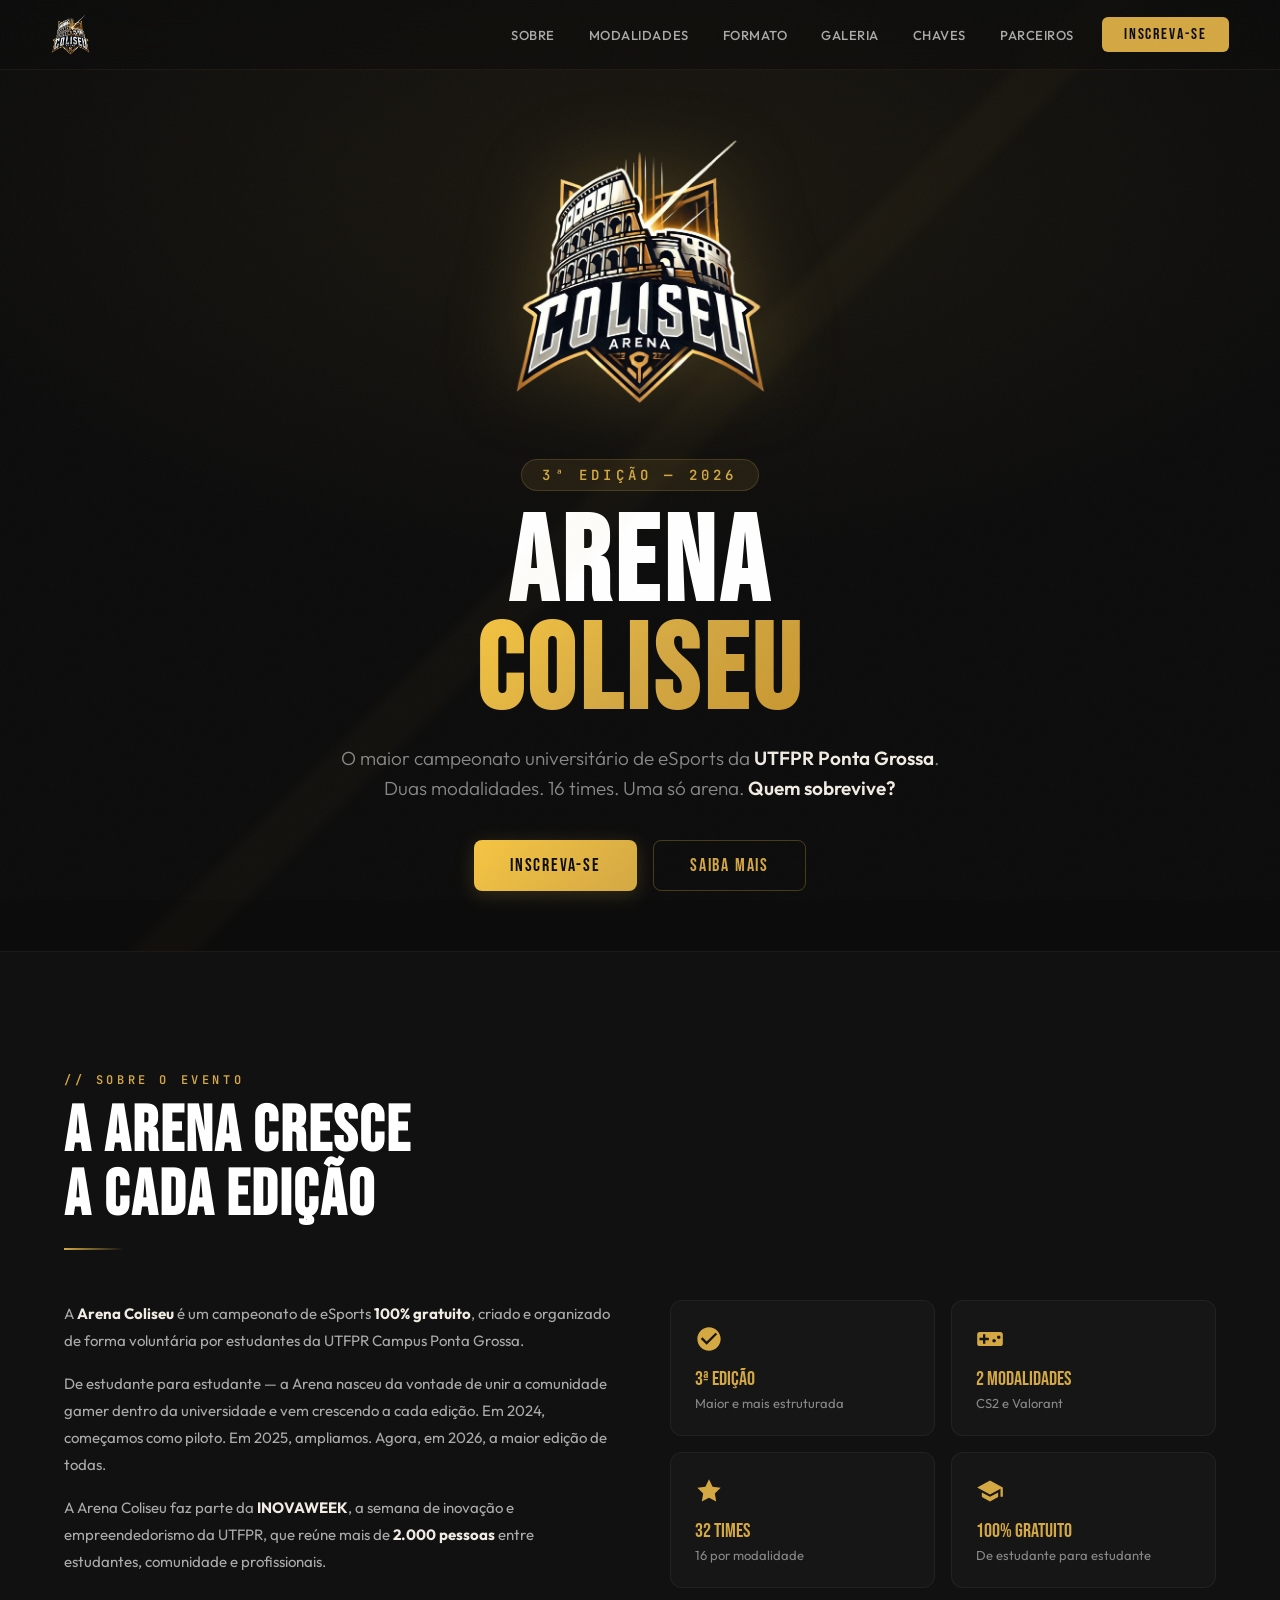
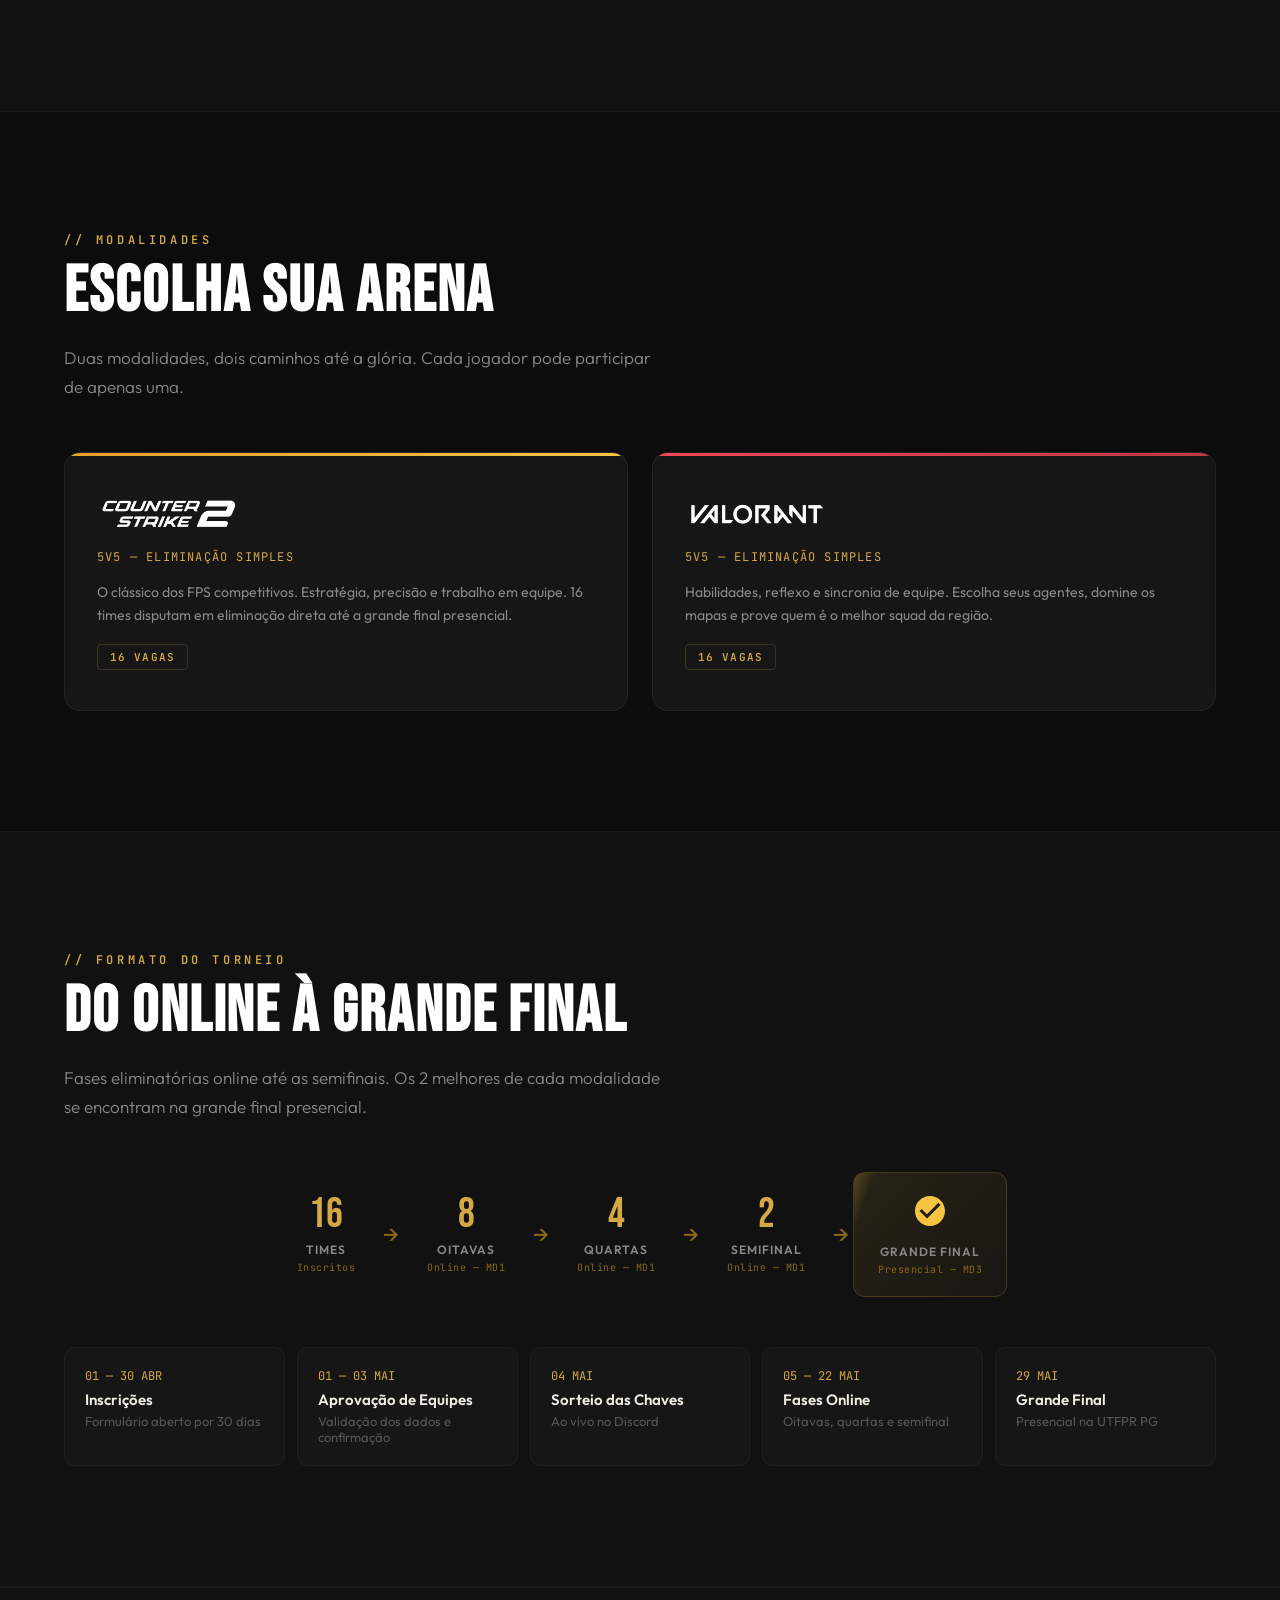
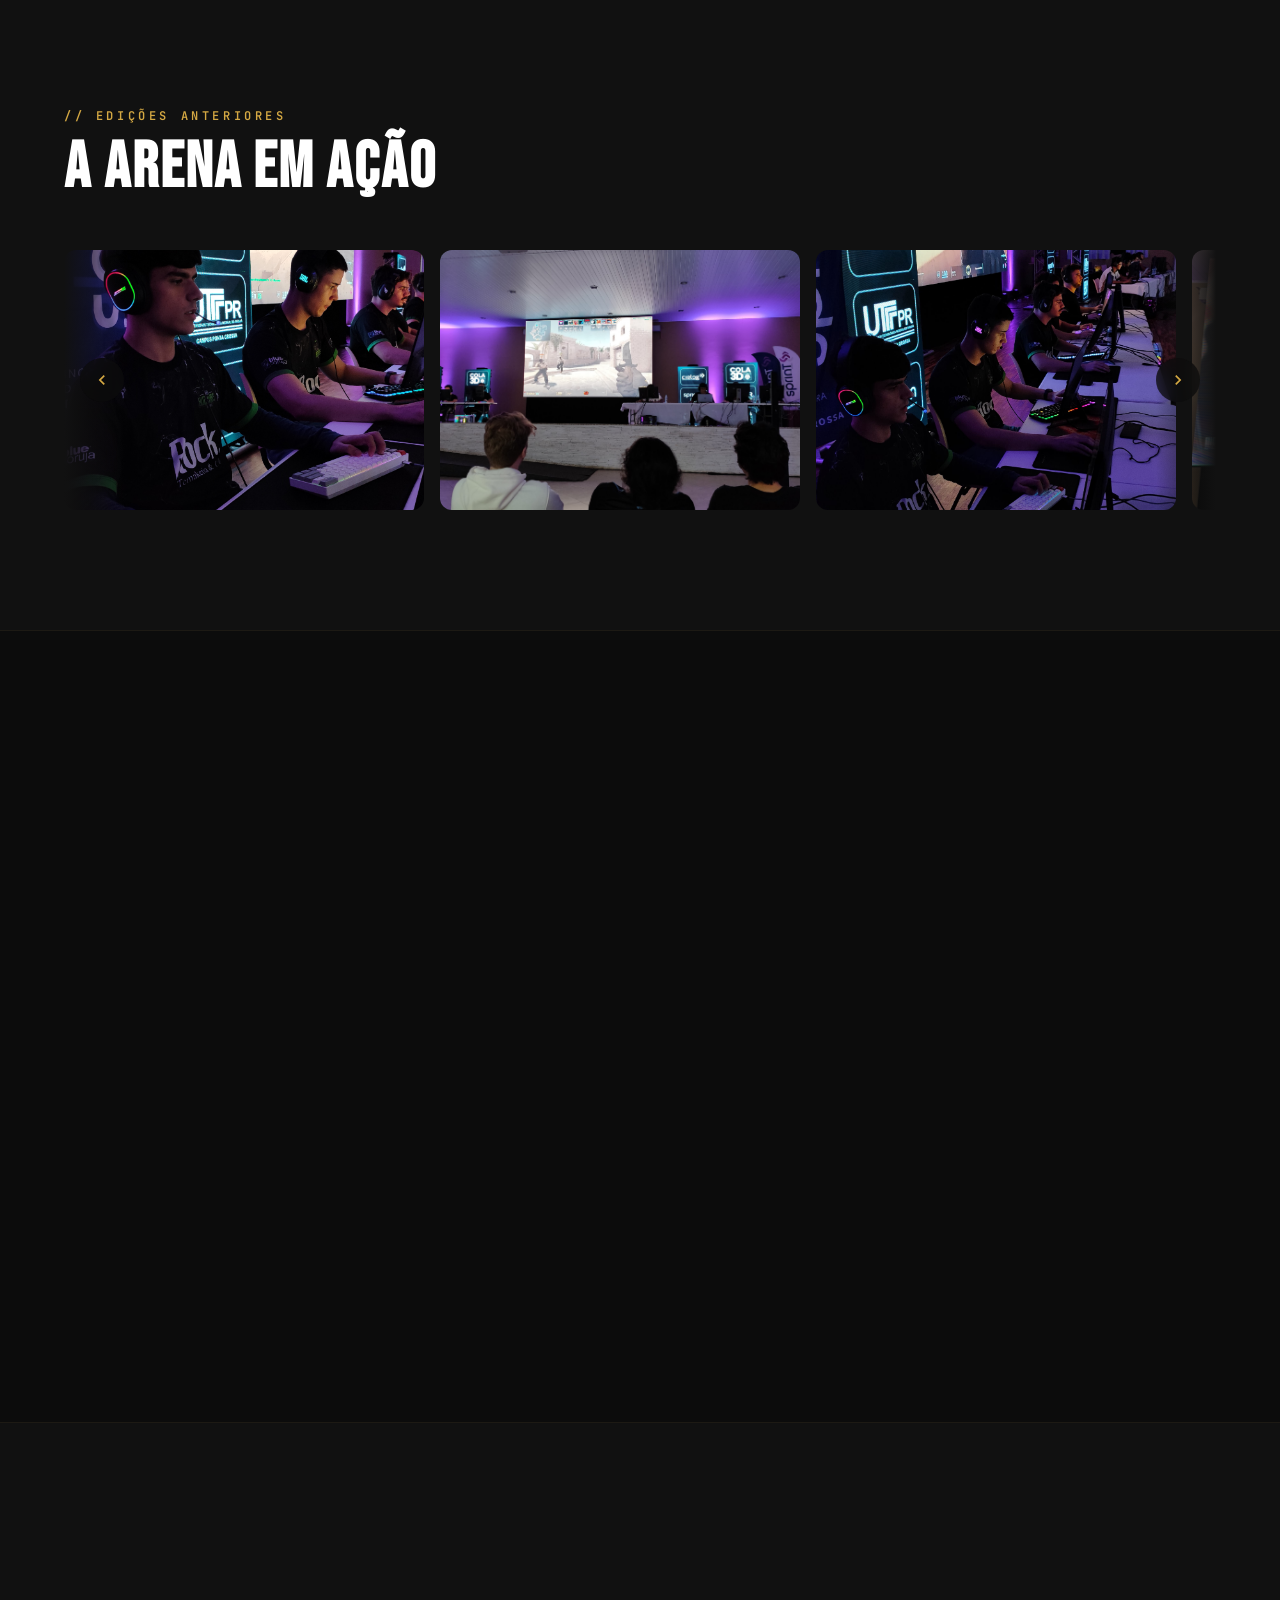
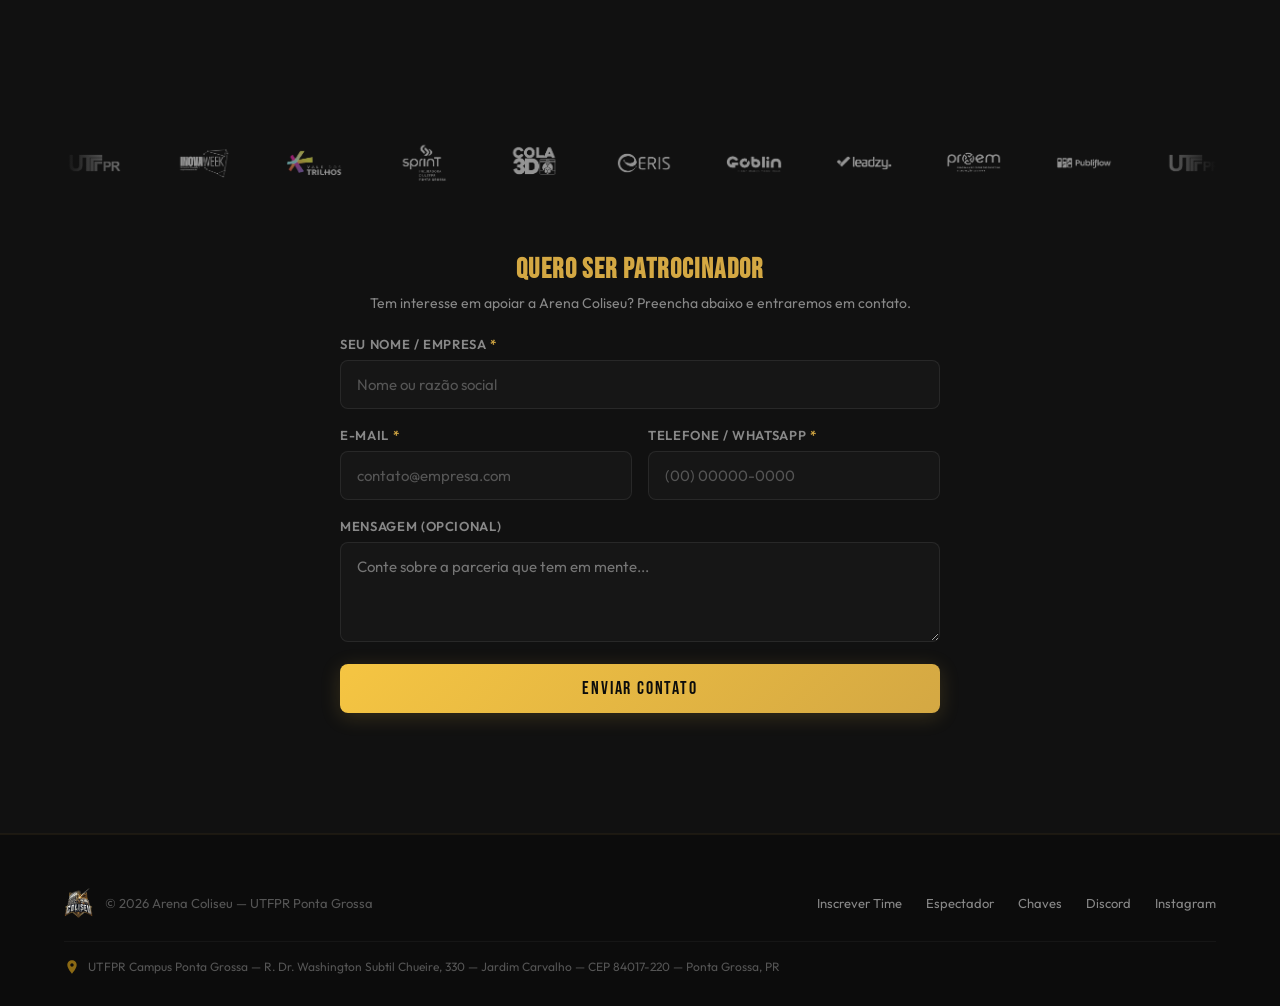
==== commit 8efbf408: "Add files via upload" ====
--- a/index.html
+++ b/index.html
@@ -69,13 +69,22 @@
 .gallery-carousel::before, .gallery-carousel::after { content: ''; position: absolute; top: 0; bottom: 0; width: 60px; z-index: 2; pointer-events: none; }
 .gallery-carousel::before { left: 0; background: linear-gradient(to right, var(--black-light), transparent); }
 .gallery-carousel::after { right: 0; background: linear-gradient(to left, var(--black-light), transparent); }
-.gallery-track { display: flex; gap: 16px; animation: galleryScroll 35s linear infinite; width: max-content; }
-.gallery-track:hover { animation-play-state: paused; }
-@keyframes galleryScroll { 0% { transform: translateX(0); } 100% { transform: translateX(-50%); } }
+.gallery-track { display: flex; gap: 16px; width: max-content; transition: transform 0.5s cubic-bezier(0.16,1,0.3,1); }
 .gallery-item { flex-shrink: 0; width: 360px; height: 260px; border-radius: 12px; overflow: hidden; }
 .gallery-item img { width: 100%; height: 100%; object-fit: cover; transition: transform .6s var(--ease-out-expo); }
 .gallery-item:hover img { transform: scale(1.06); }
-@media (max-width: 600px) { .gallery-item { width: 280px; height: 200px; } }
+.gallery-arrow {
+  position: absolute; top: 50%; transform: translateY(-50%); z-index: 5;
+  width: 44px; height: 44px; border-radius: 50%; border: none;
+  background: rgba(12,12,12,0.7); backdrop-filter: blur(8px);
+  color: var(--gold); font-size: 20px; cursor: pointer;
+  display: flex; align-items: center; justify-content: center;
+  transition: background .3s, transform .3s, box-shadow .3s;
+}
+.gallery-arrow:hover { background: rgba(212,168,67,0.2); box-shadow: 0 0 15px rgba(212,168,67,0.2); transform: translateY(-50%) scale(1.1); }
+.gallery-arrow--left { left: 16px; }
+.gallery-arrow--right { right: 16px; }
+@media (max-width: 600px) { .gallery-item { width: 280px; height: 200px; } .gallery-arrow { width: 36px; height: 36px; font-size: 16px; } }
 
 /* INSCRICAO SECTION */
 .inscricao-cards { display: grid; grid-template-columns: 1fr 1fr; gap: 30px; margin: 40px auto 0; max-width: 750px; }
@@ -247,8 +256,14 @@
     <div class="section__label">// Edições Anteriores</div>
     <h2 class="section__title">A Arena em Ação</h2>
   </div>
-  <div class="gallery-carousel" data-reveal="scale" data-delay="100">
-    <div class="gallery-track">
+  <div class="gallery-carousel" data-reveal="scale" data-delay="100" id="galleryCarousel">
+    <button class="gallery-arrow gallery-arrow--left" id="galLeft" aria-label="Anterior">
+      <svg viewBox="0 0 24 24" style="width:20px;height:20px;fill:currentColor;"><path d="M15.41 7.41L14 6l-6 6 6 6 1.41-1.41L10.83 12z"/></svg>
+    </button>
+    <button class="gallery-arrow gallery-arrow--right" id="galRight" aria-label="Próximo">
+      <svg viewBox="0 0 24 24" style="width:20px;height:20px;fill:currentColor;"><path d="M10 6L8.59 7.41 13.17 12l-4.58 4.59L10 18l6-6z"/></svg>
+    </button>
+    <div class="gallery-track" id="galleryTrack">
       <div class="gallery-item"><img src="assets/img/evento-1.jpg" alt="Arena Coliseu" loading="lazy"></div>
       <div class="gallery-item"><img src="assets/img/evento-2.jpeg" alt="Arena Coliseu" loading="lazy"></div>
       <div class="gallery-item"><img src="assets/img/evento-3.jpeg" alt="Arena Coliseu" loading="lazy"></div>
@@ -256,13 +271,8 @@
       <div class="gallery-item"><img src="assets/img/evento-5.jpg" alt="Arena Coliseu" loading="lazy"></div>
       <div class="gallery-item"><img src="assets/img/evento-6.jpg" alt="Arena Coliseu" loading="lazy"></div>
       <div class="gallery-item"><img src="assets/img/evento-7.jpg" alt="Arena Coliseu" loading="lazy"></div>
-      <div class="gallery-item"><img src="assets/img/evento-1.jpg" alt="Arena Coliseu" loading="lazy"></div>
-      <div class="gallery-item"><img src="assets/img/evento-2.jpeg" alt="Arena Coliseu" loading="lazy"></div>
-      <div class="gallery-item"><img src="assets/img/evento-3.jpeg" alt="Arena Coliseu" loading="lazy"></div>
-      <div class="gallery-item"><img src="assets/img/evento-4.jpg" alt="Arena Coliseu" loading="lazy"></div>
-      <div class="gallery-item"><img src="assets/img/evento-5.jpg" alt="Arena Coliseu" loading="lazy"></div>
-      <div class="gallery-item"><img src="assets/img/evento-6.jpg" alt="Arena Coliseu" loading="lazy"></div>
-      <div class="gallery-item"><img src="assets/img/evento-7.jpg" alt="Arena Coliseu" loading="lazy"></div>
+      <div class="gallery-item"><img src="assets/img/evento-8.jpg" alt="Arena Coliseu" loading="lazy"></div>
+      <div class="gallery-item"><img src="assets/img/evento-9.jpg" alt="Arena Coliseu" loading="lazy"></div>
     </div>
   </div>
 </section>
@@ -331,6 +341,7 @@
         <div class="form__group"><label class="form__label form__label--required">Telefone / WhatsApp</label><input type="tel" class="form__input" name="sponsor_phone" placeholder="(00) 00000-0000" required></div>
       </div>
       <div class="form__group"><label class="form__label">Mensagem (opcional)</label><textarea class="form__textarea" name="sponsor_msg" placeholder="Conte sobre a parceria que tem em mente..."></textarea></div>
+      <input type="text" name="website_url" style="position:absolute;left:-9999px;opacity:0;height:0;" tabindex="-1" autocomplete="off">
       <button type="submit" class="btn btn--primary" style="width:100%;justify-content:center;">Enviar Contato</button>
     </form>
     <div class="form__success" id="sponsorSuccess">
@@ -352,7 +363,7 @@
       <a href="inscricao-time.html" class="footer__link">Inscrever Time</a>
       <a href="inscricao-espectador.html" class="footer__link">Espectador</a>
       <a href="chaves.html" class="footer__link">Chaves</a>
-      <a href="https://discord.gg/xNKTTEwS" target="_blank" class="footer__link">Discord</a>
+      <a href="https://discord.gg/GpRnUt4UHT" target="_blank" class="footer__link">Discord</a>
       <a href="https://www.instagram.com/arn_coliseu/" target="_blank" class="footer__link">Instagram</a>
     </div>
   </div>
@@ -370,6 +381,26 @@
 const ro=new IntersectionObserver(e=>{e.forEach(x=>{if(x.isIntersecting){setTimeout(()=>x.target.classList.add('revealed'),+(x.target.dataset.delay||0));ro.unobserve(x.target);}});},{threshold:.15,rootMargin:'0px 0px -40px 0px'});
 document.querySelectorAll('[data-reveal]').forEach(el=>ro.observe(el));
 document.addEventListener('input',e=>{if(e.target.type==='tel'){let v=e.target.value.replace(/\D/g,'');if(v.length>11)v=v.slice(0,11);if(v.length>6)v=`(${v.slice(0,2)}) ${v.slice(2,7)}-${v.slice(7)}`;else if(v.length>2)v=`(${v.slice(0,2)}) ${v.slice(2)}`;else if(v.length>0)v=`(${v}`;e.target.value=v;}});
+
+/* Gallery arrows */
+(function(){
+  var track=document.getElementById('galleryTrack');
+  var left=document.getElementById('galLeft');
+  var right=document.getElementById('galRight');
+  if(!track||!left||!right)return;
+  var pos=0;
+  var itemW=376; /* 360 + 16 gap */
+  var total=track.children.length;
+  var maxPos=-(total*itemW - track.parentElement.offsetWidth);
+  function update(){
+    if(pos>0)pos=0;
+    if(pos<maxPos)pos=maxPos;
+    track.style.transform='translateX('+pos+'px)';
+  }
+  right.addEventListener('click',function(){pos-=itemW*2;update();});
+  left.addEventListener('click',function(){pos+=itemW*2;update();});
+  window.addEventListener('resize',function(){maxPos=-(total*itemW-track.parentElement.offsetWidth);update();});
+})();
 </script>
 <script src="script-formularios.js"></script>
 </body>
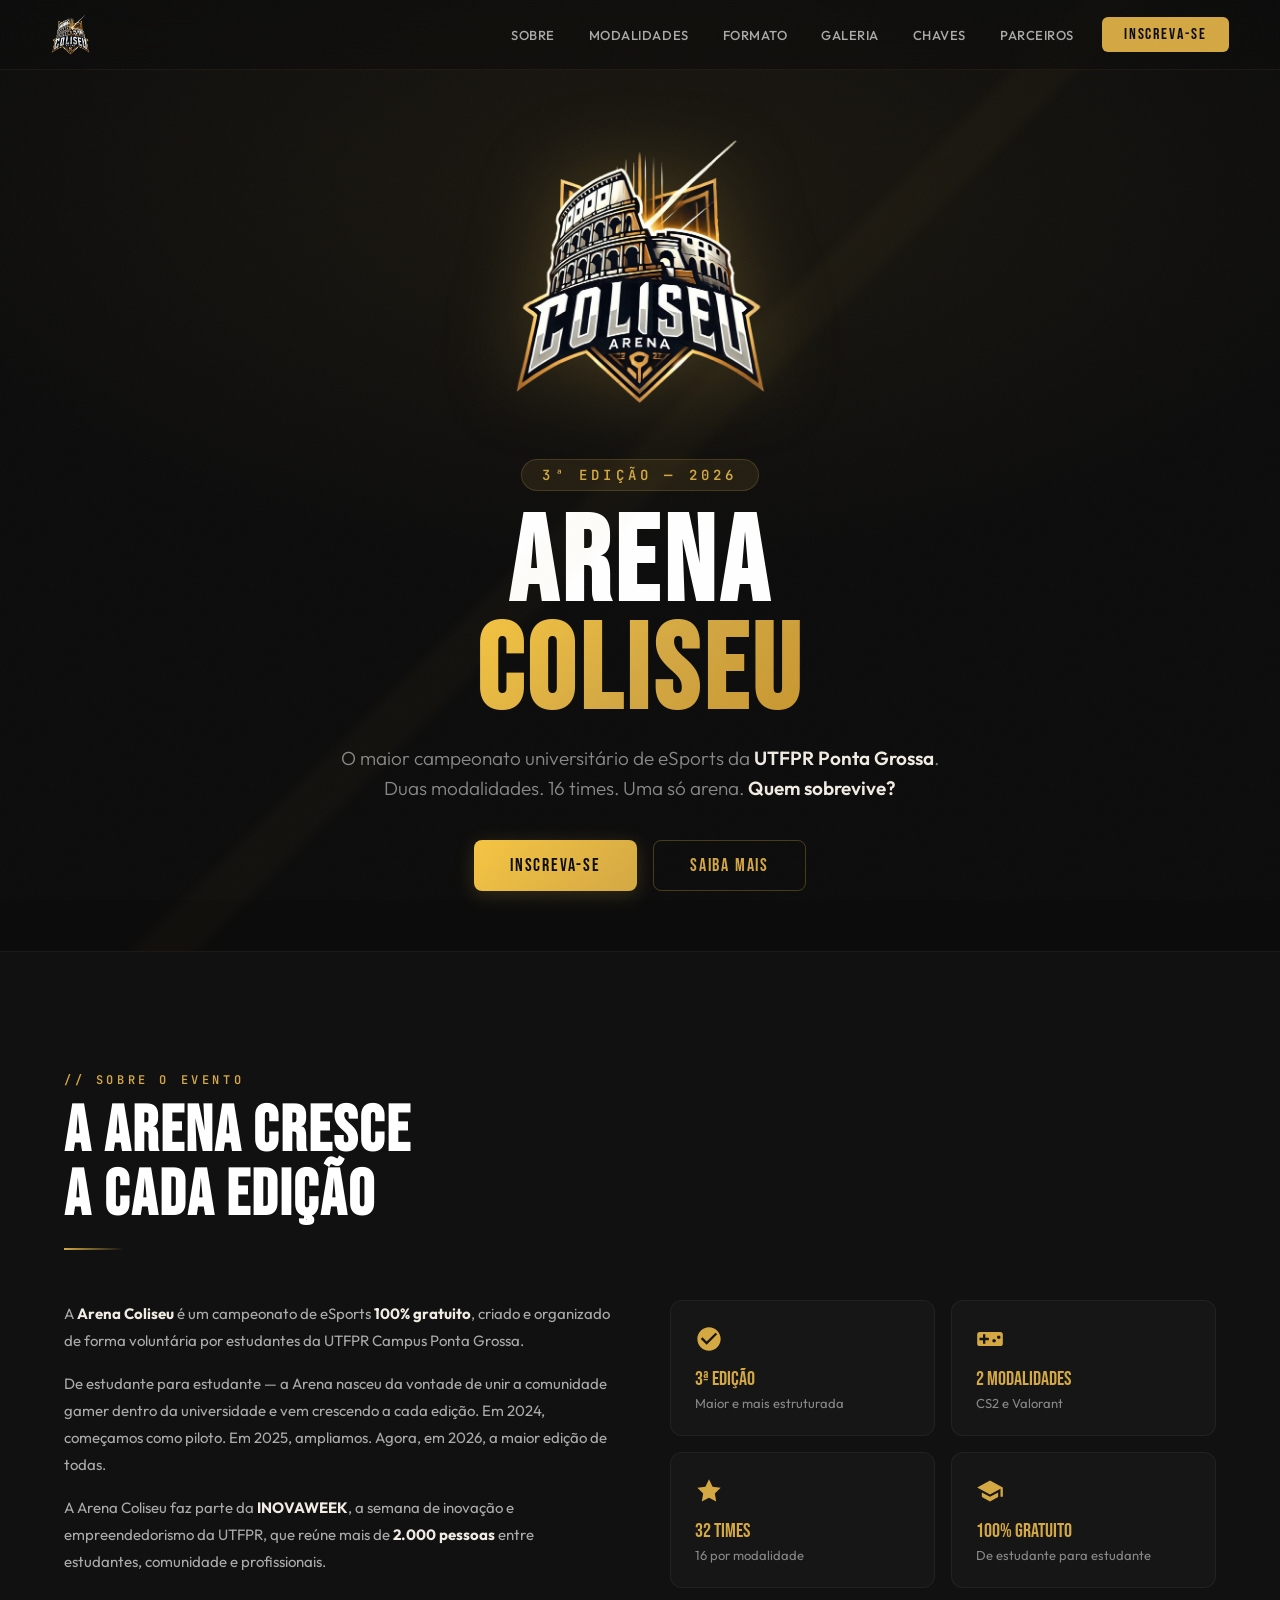
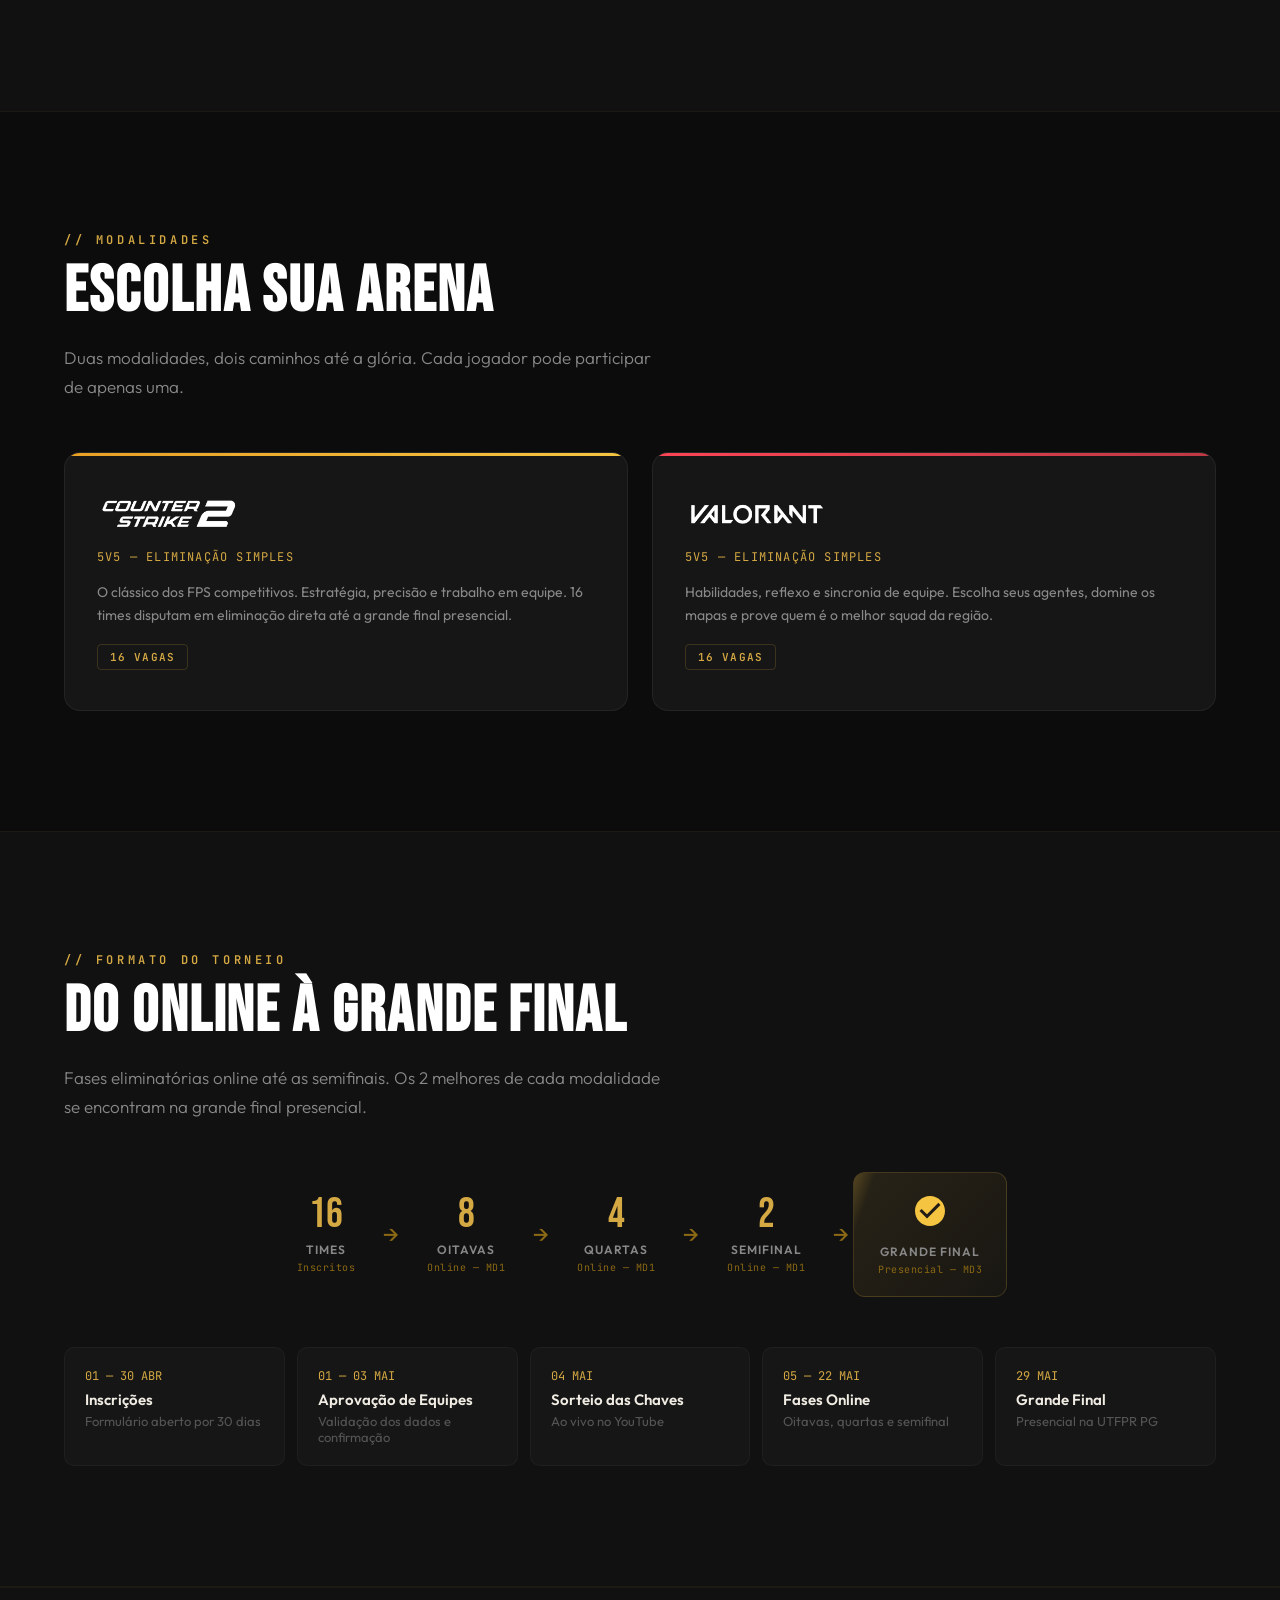
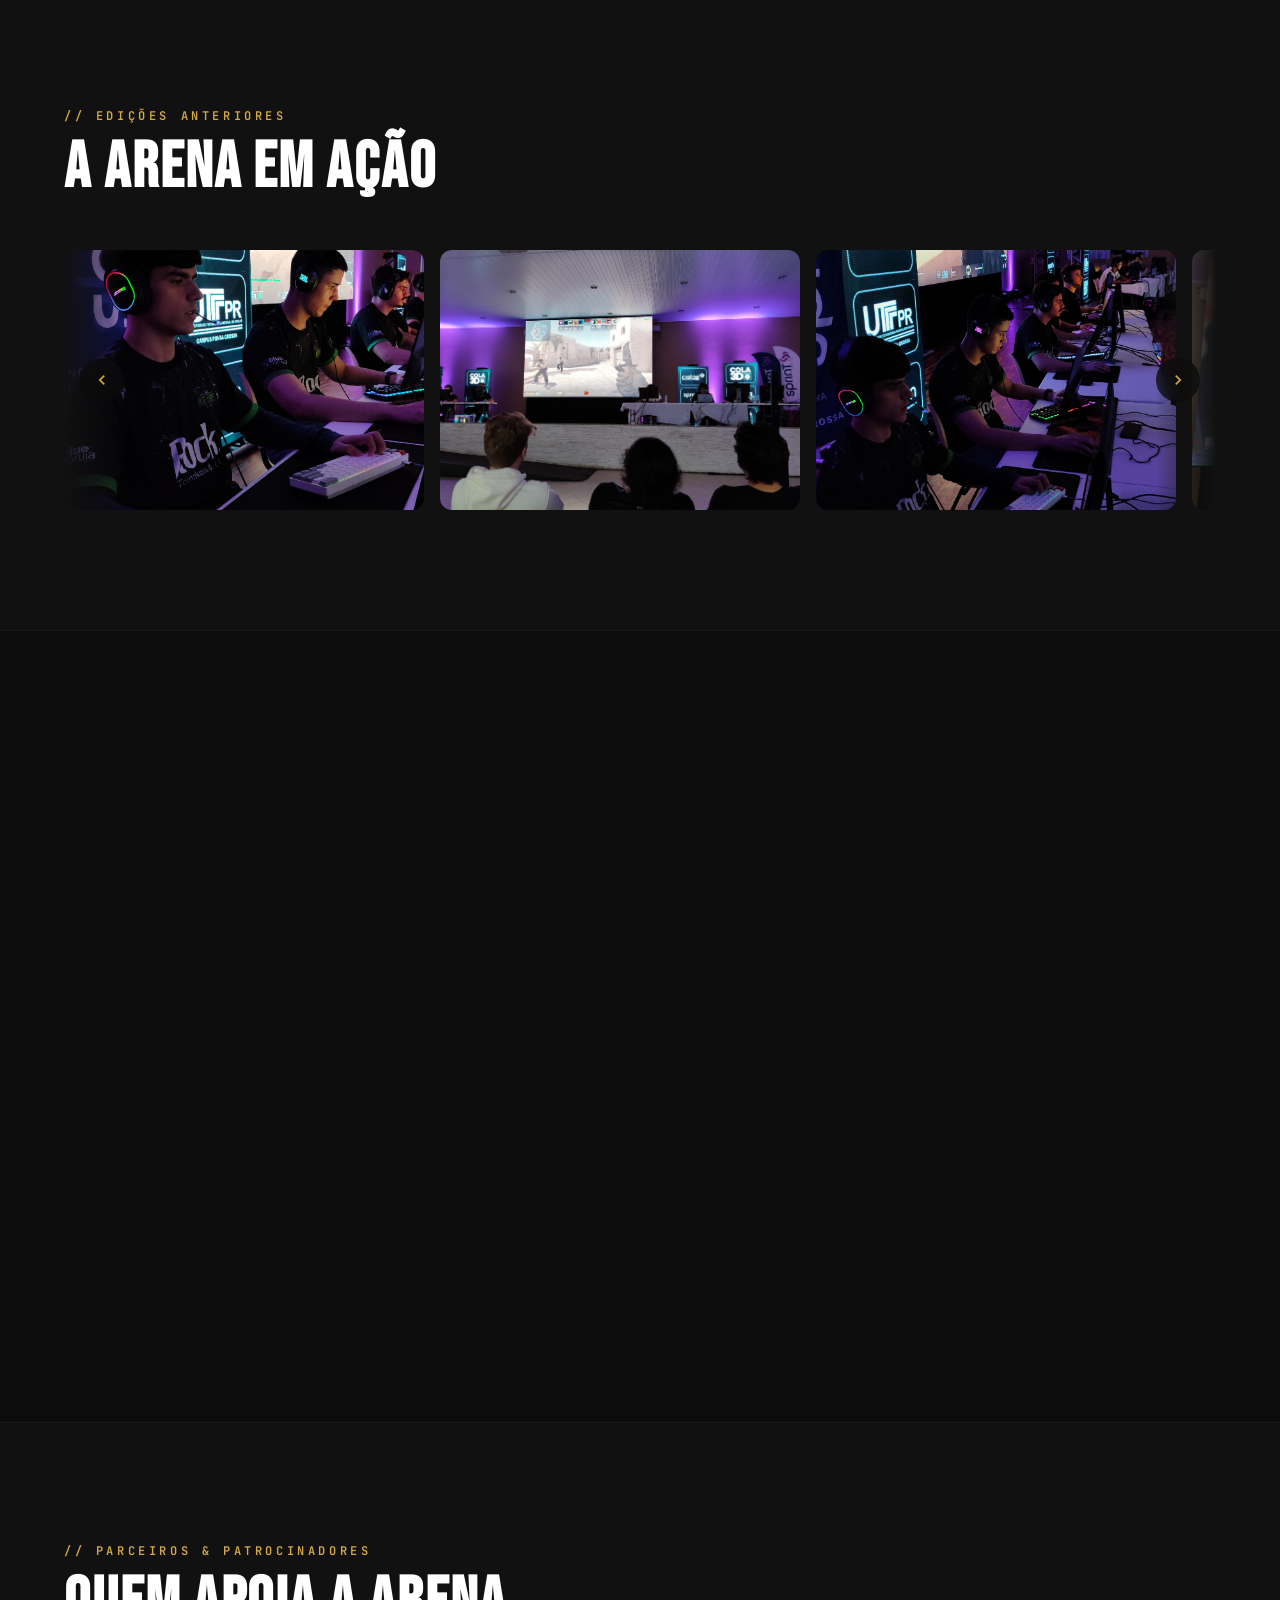
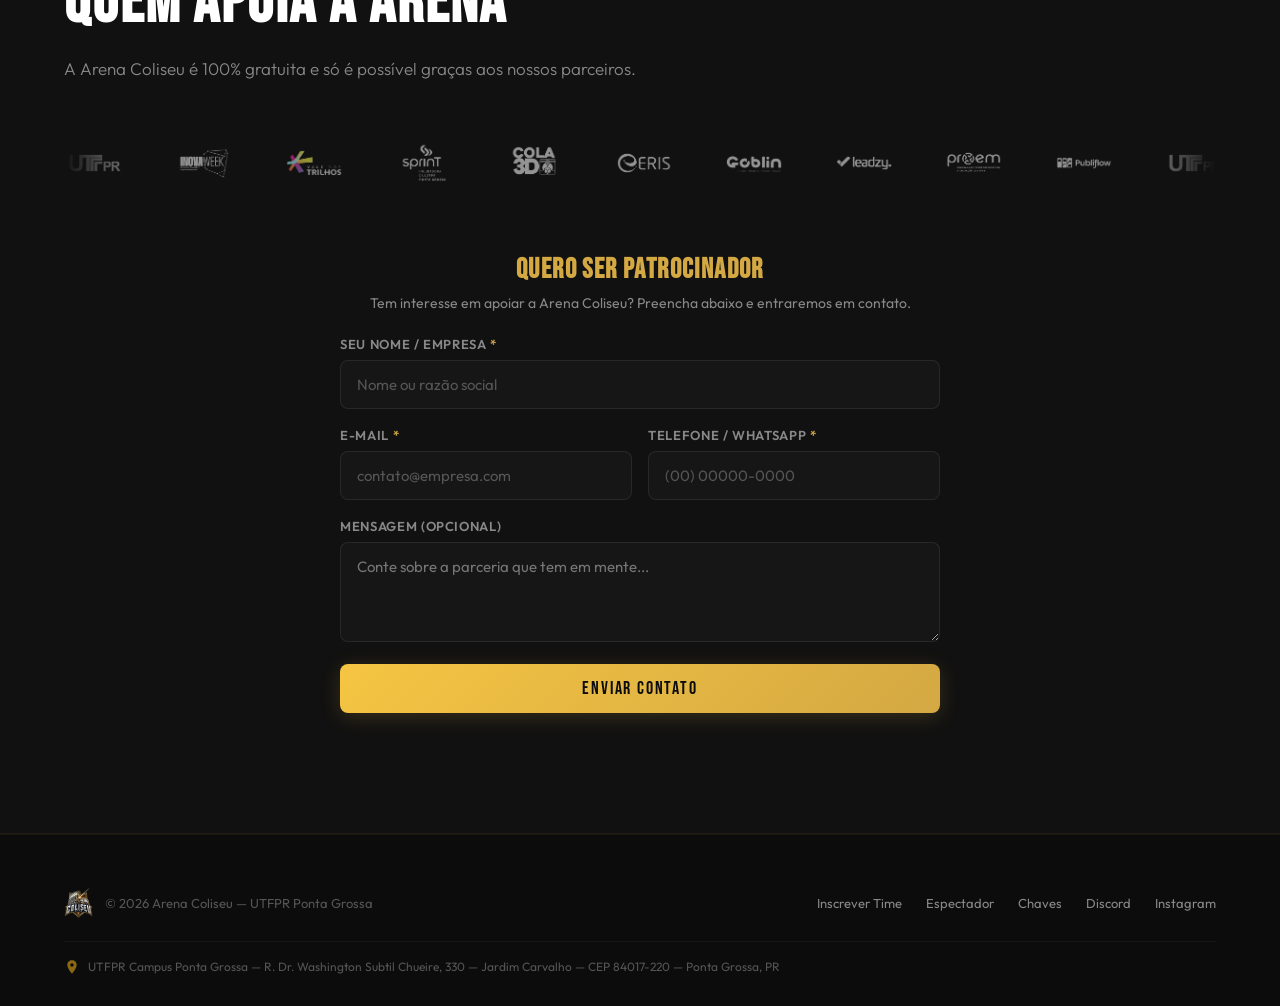
==== commit b02ce8a0: "Update index.html" ====
--- a/index.html
+++ b/index.html
@@ -244,7 +244,7 @@
   <div class="format__timeline" data-reveal data-delay="200">
     <div class="tl-item"><div class="tl-item__date">01 — 30 ABR</div><div class="tl-item__title">Inscrições</div><div class="tl-item__desc">Formulário aberto por 30 dias</div></div>
     <div class="tl-item"><div class="tl-item__date">01 — 03 MAI</div><div class="tl-item__title">Aprovação de Equipes</div><div class="tl-item__desc">Validação dos dados e confirmação</div></div>
-    <div class="tl-item"><div class="tl-item__date">04 MAI</div><div class="tl-item__title">Sorteio das Chaves</div><div class="tl-item__desc">Ao vivo no Discord</div></div>
+    <div class="tl-item"><div class="tl-item__date">04 MAI</div><div class="tl-item__title">Sorteio das Chaves</div><div class="tl-item__desc">Ao vivo no YouTube</div></div>
     <div class="tl-item"><div class="tl-item__date">05 — 22 MAI</div><div class="tl-item__title">Fases Online</div><div class="tl-item__desc">Oitavas, quartas e semifinal</div></div>
     <div class="tl-item"><div class="tl-item__date">29 MAI</div><div class="tl-item__title">Grande Final</div><div class="tl-item__desc">Presencial na UTFPR PG</div></div>
   </div>
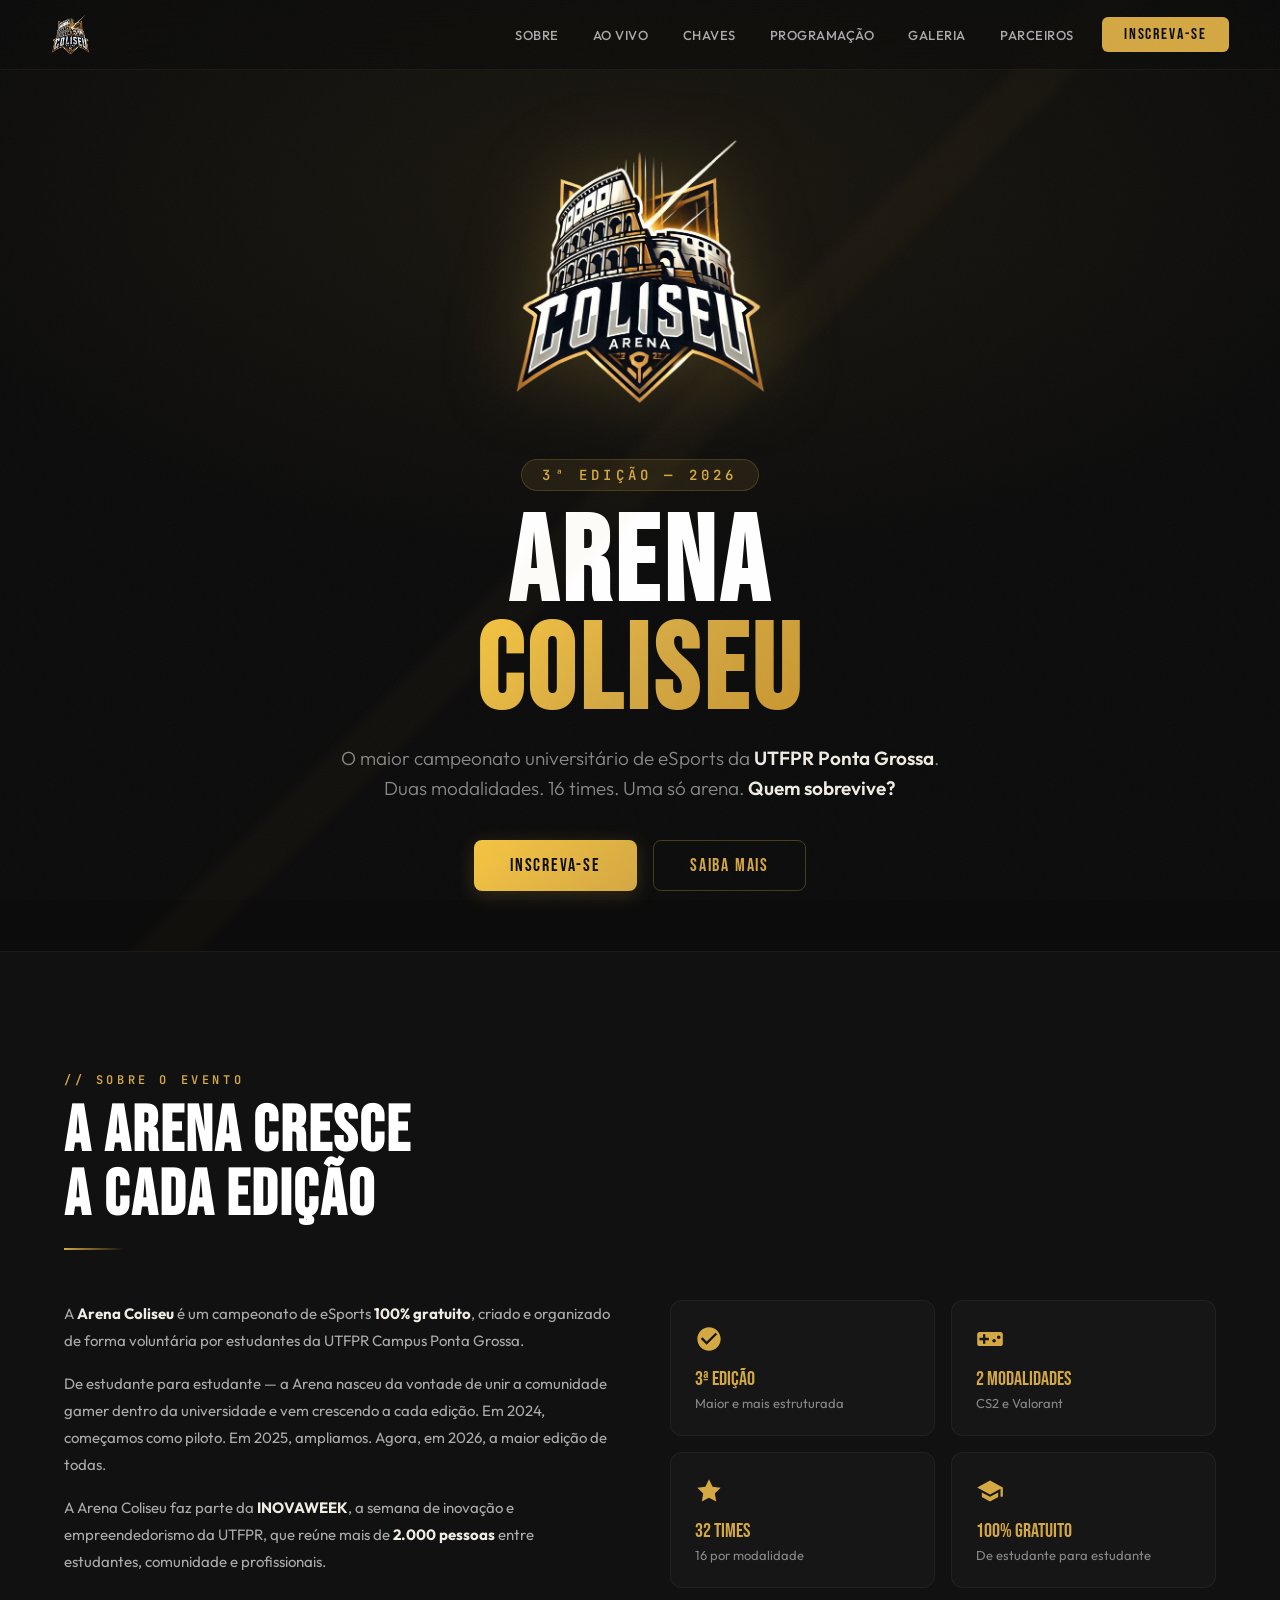
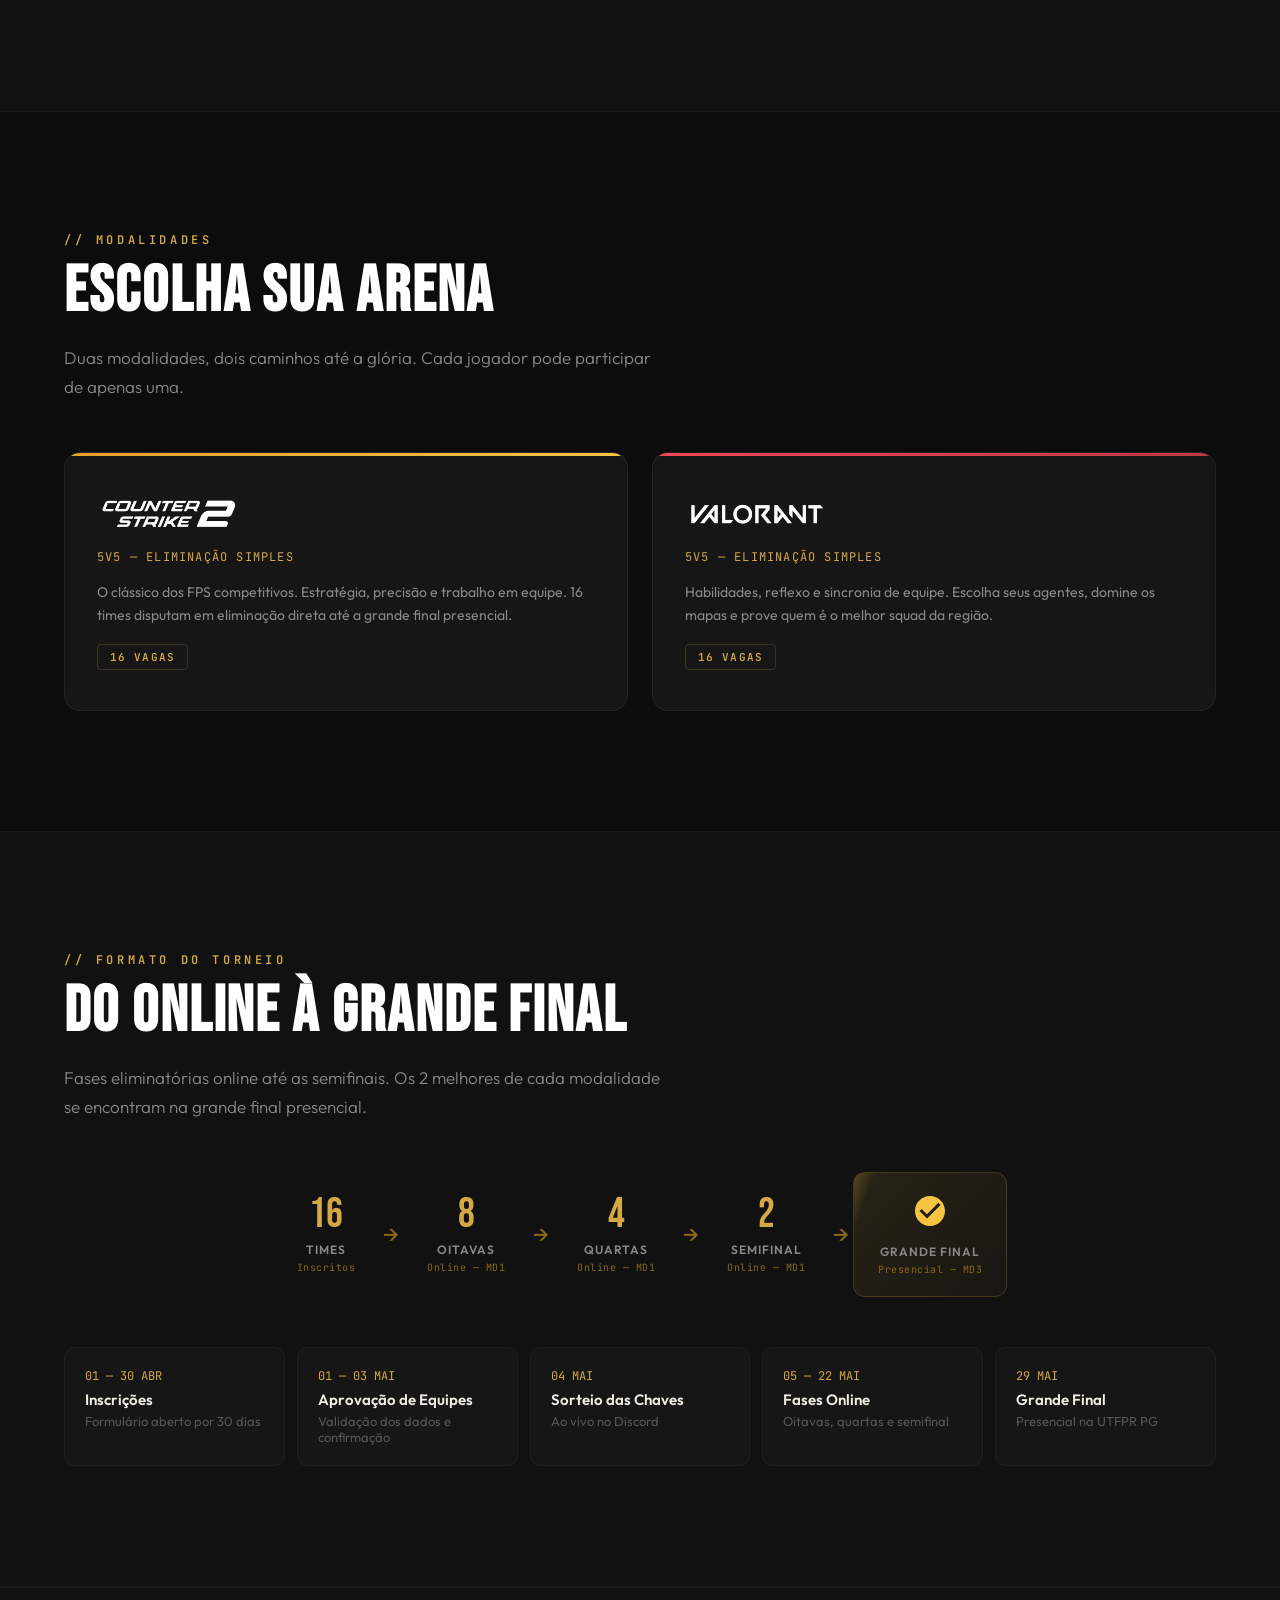
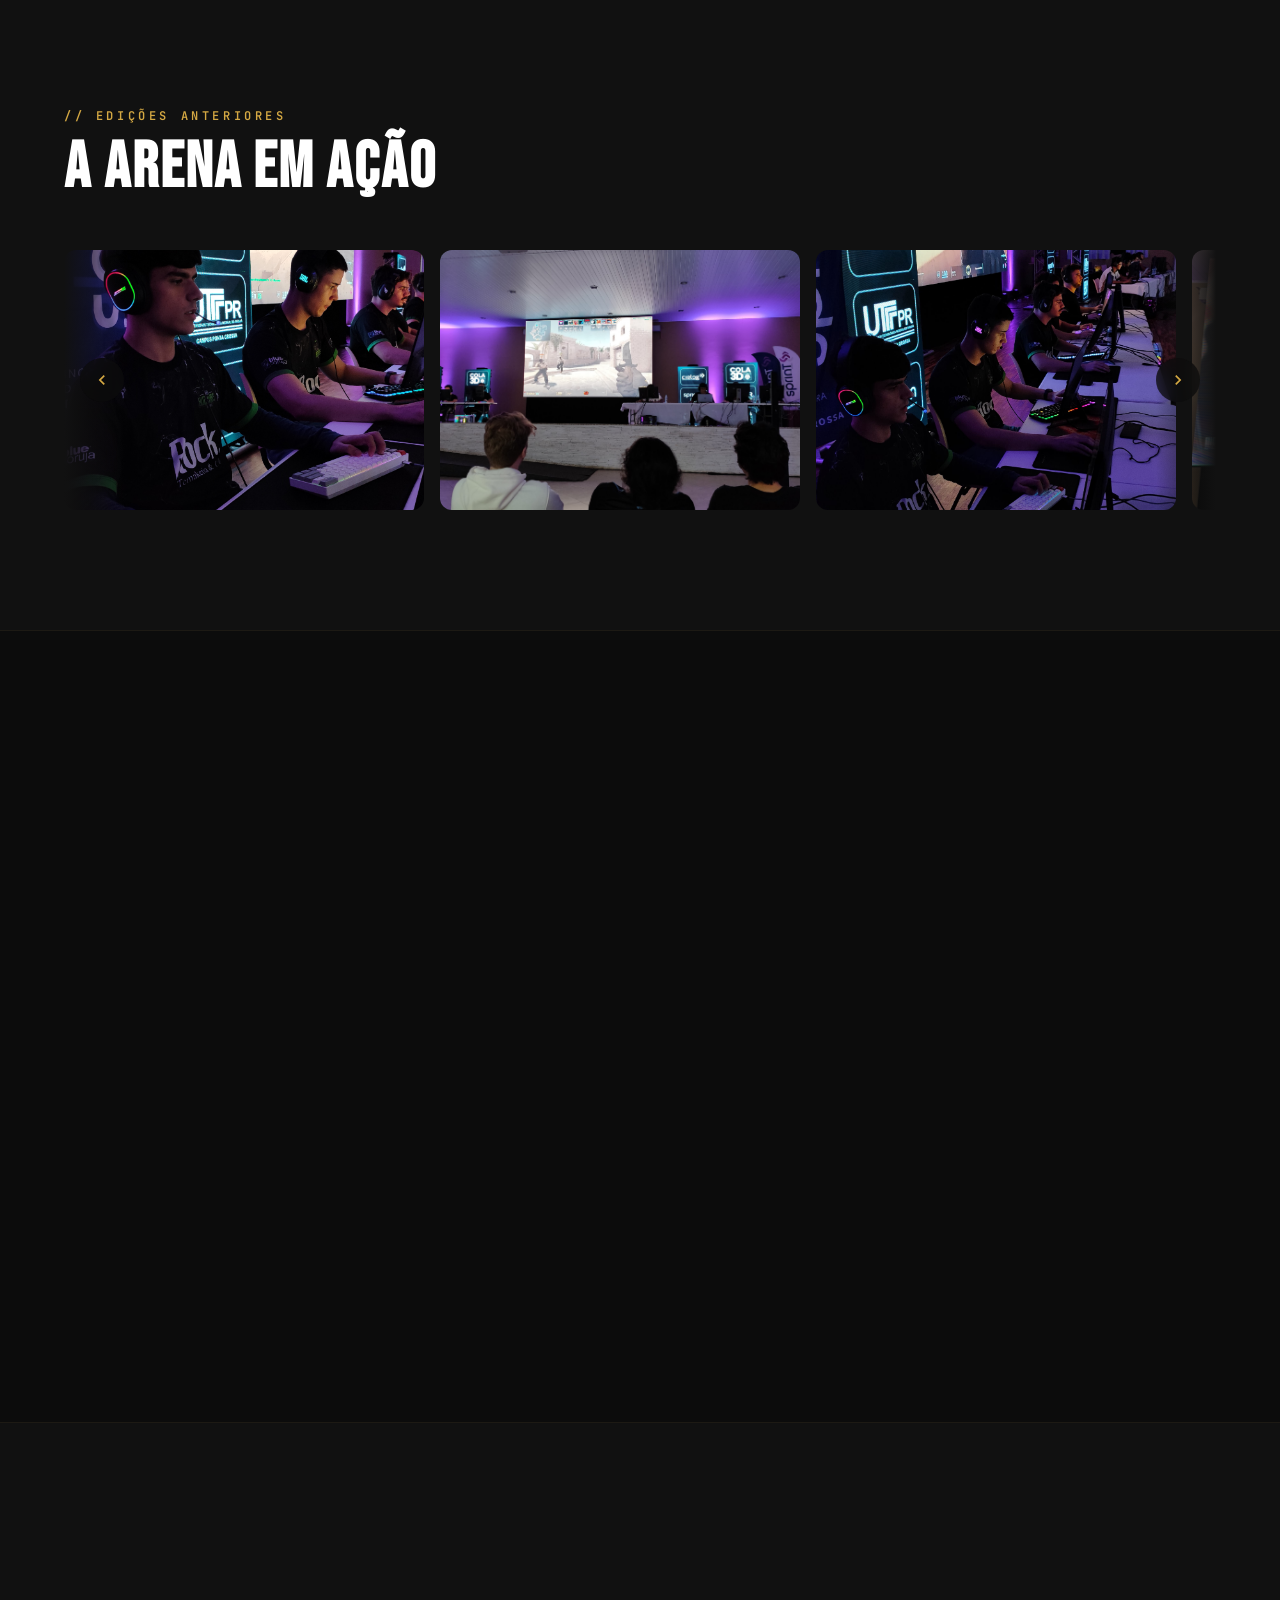
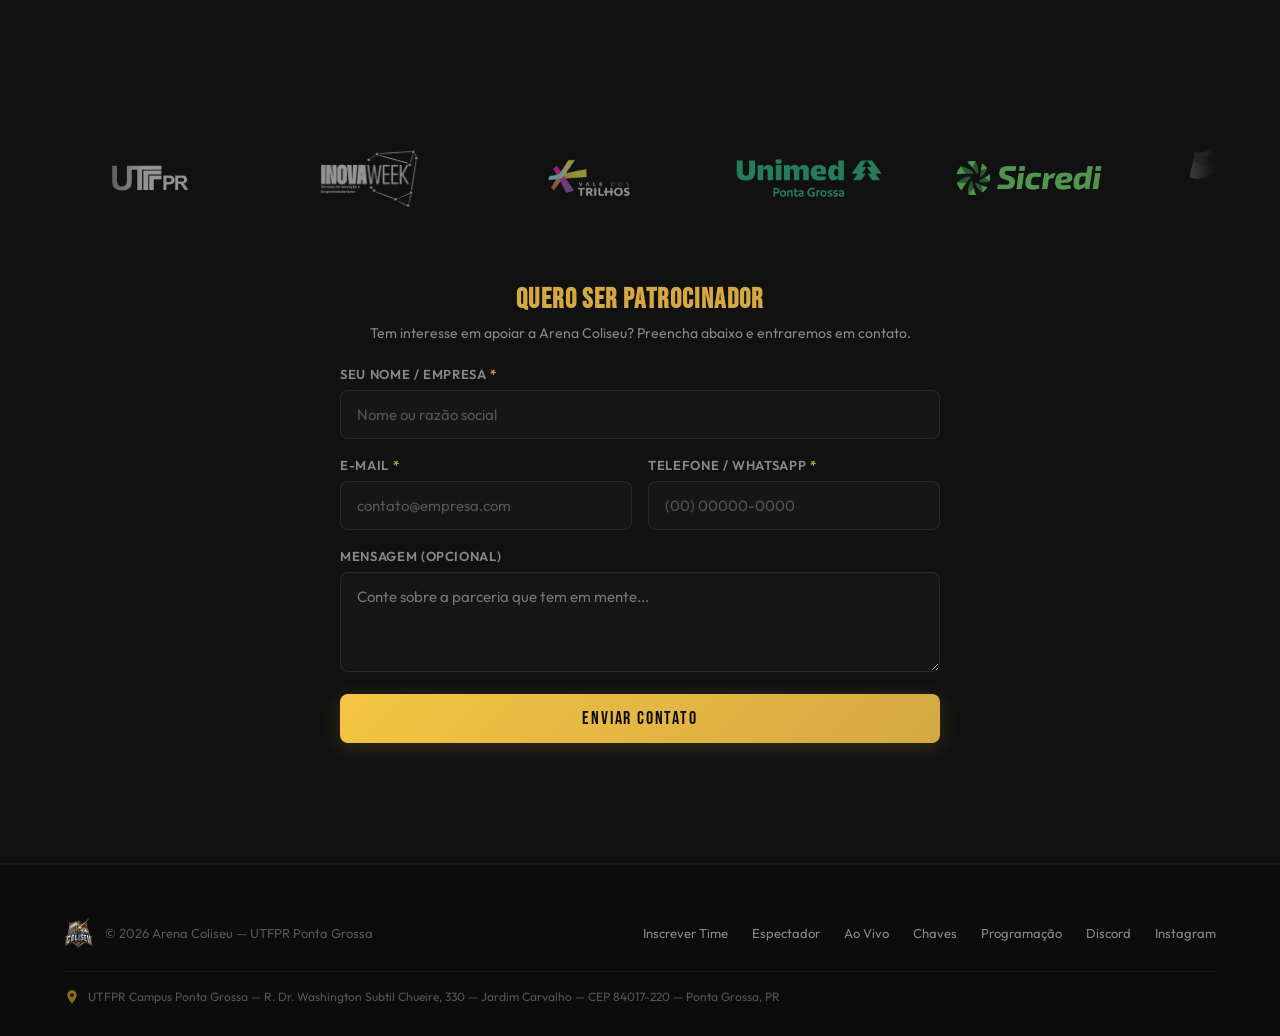
==== commit ed1a25be: "Add files via upload" ====
--- a/index.html
+++ b/index.html
@@ -140,10 +140,10 @@
   <a href="index.html"><img src="assets/img/logo.png" alt="Arena Coliseu" class="header__logo"></a>
   <nav class="nav" id="nav">
     <a href="#sobre" class="nav__link" onclick="closeNav()">Sobre</a>
-    <a href="#modalidades" class="nav__link" onclick="closeNav()">Modalidades</a>
-    <a href="#formato" class="nav__link" onclick="closeNav()">Formato</a>
+    <a href="transmissao.html" class="nav__link" onclick="closeNav()">Ao Vivo</a>
+    <a href="chaves.html" class="nav__link" onclick="closeNav()">Chaves</a>
+    <a href="programacao.html" class="nav__link" onclick="closeNav()">Programação</a>
     <a href="#galeria" class="nav__link" onclick="closeNav()">Galeria</a>
-    <a href="chaves.html" class="nav__link" onclick="closeNav()">Chaves</a>
     <a href="#patrocinadores" class="nav__link" onclick="closeNav()">Parceiros</a>
     <a href="#inscricao" class="nav__cta" onclick="closeNav()">Inscreva-se</a>
   </nav>
@@ -244,7 +244,7 @@
   <div class="format__timeline" data-reveal data-delay="200">
     <div class="tl-item"><div class="tl-item__date">01 — 30 ABR</div><div class="tl-item__title">Inscrições</div><div class="tl-item__desc">Formulário aberto por 30 dias</div></div>
     <div class="tl-item"><div class="tl-item__date">01 — 03 MAI</div><div class="tl-item__title">Aprovação de Equipes</div><div class="tl-item__desc">Validação dos dados e confirmação</div></div>
-    <div class="tl-item"><div class="tl-item__date">04 MAI</div><div class="tl-item__title">Sorteio das Chaves</div><div class="tl-item__desc">Ao vivo no YouTube</div></div>
+    <div class="tl-item"><div class="tl-item__date">04 MAI</div><div class="tl-item__title">Sorteio das Chaves</div><div class="tl-item__desc">Ao vivo no Discord</div></div>
     <div class="tl-item"><div class="tl-item__date">05 — 22 MAI</div><div class="tl-item__title">Fases Online</div><div class="tl-item__desc">Oitavas, quartas e semifinal</div></div>
     <div class="tl-item"><div class="tl-item__date">29 MAI</div><div class="tl-item__title">Grande Final</div><div class="tl-item__desc">Presencial na UTFPR PG</div></div>
   </div>
@@ -312,6 +312,11 @@
       <img src="assets/img/patrocinadores/logo-utfpr.png" alt="UTFPR" class="sponsor-logo-img">
       <img src="assets/img/patrocinadores/logo-inovaweek.png" alt="INOVAWEEK" class="sponsor-logo-img">
       <img src="assets/img/patrocinadores/logo-valedostrilhos.png" alt="Vale dos Trilhos" class="sponsor-logo-img">
+      <img src="assets/img/patrocinadores/unimed.png" alt="Unimed" class="sponsor-logo-img">
+      <img src="assets/img/patrocinadores/Sicredi-logo.png" alt="Sicredi" class="sponsor-logo-img">
+      <img src="assets/img/patrocinadores/pg.png" alt="APG" class="sponsor-logo-img">
+      <img src="assets/img/patrocinadores/comtur.png" alt="Comtur" class="sponsor-logo-img">
+      <img src="assets/img/patrocinadores/hotel-pax.png" alt="Hotel Pax" class="sponsor-logo-img">
       <img src="assets/img/patrocinadores/logo-sprint.png" alt="Sprint" class="sponsor-logo-img">
       <img src="assets/img/patrocinadores/logo-cola3d.png" alt="Cola 3D" class="sponsor-logo-img">
       <img src="assets/img/patrocinadores/logo-eris.png" alt="Eris" class="sponsor-logo-img">
@@ -322,6 +327,11 @@
       <img src="assets/img/patrocinadores/logo-utfpr.png" alt="UTFPR" class="sponsor-logo-img">
       <img src="assets/img/patrocinadores/logo-inovaweek.png" alt="INOVAWEEK" class="sponsor-logo-img">
       <img src="assets/img/patrocinadores/logo-valedostrilhos.png" alt="Vale dos Trilhos" class="sponsor-logo-img">
+      <img src="assets/img/patrocinadores/unimed.png" alt="Unimed" class="sponsor-logo-img">
+      <img src="assets/img/patrocinadores/Sicredi-logo.png" alt="Sicredi" class="sponsor-logo-img">
+      <img src="assets/img/patrocinadores/pg.png" alt="APG" class="sponsor-logo-img">
+      <img src="assets/img/patrocinadores/comtur.png" alt="Comtur" class="sponsor-logo-img">
+      <img src="assets/img/patrocinadores/hotel-pax.png" alt="Hotel Pax" class="sponsor-logo-img">
       <img src="assets/img/patrocinadores/logo-sprint.png" alt="Sprint" class="sponsor-logo-img">
       <img src="assets/img/patrocinadores/logo-cola3d.png" alt="Cola 3D" class="sponsor-logo-img">
       <img src="assets/img/patrocinadores/logo-eris.png" alt="Eris" class="sponsor-logo-img">
@@ -362,7 +372,9 @@
     <div class="footer__links">
       <a href="inscricao-time.html" class="footer__link">Inscrever Time</a>
       <a href="inscricao-espectador.html" class="footer__link">Espectador</a>
+      <a href="transmissao.html" class="footer__link">Ao Vivo</a>
       <a href="chaves.html" class="footer__link">Chaves</a>
+      <a href="programacao.html" class="footer__link">Programação</a>
       <a href="https://discord.gg/GpRnUt4UHT" target="_blank" class="footer__link">Discord</a>
       <a href="https://www.instagram.com/arn_coliseu/" target="_blank" class="footer__link">Instagram</a>
     </div>
--- a/styles.css
+++ b/styles.css
@@ -225,8 +225,28 @@
 .sponsors-track { display: flex; gap: 50px; align-items: center; animation: scrollCarousel 25s linear infinite; width: max-content; }
 .sponsors-track:hover { animation-play-state: paused; }
 @keyframes scrollCarousel { 0% { transform: translateX(0); } 100% { transform: translateX(-50%); } }
-.sponsor-logo-img { height: 60px; opacity: 0.55; filter: grayscale(0.3) brightness(1.5); transition: opacity 0.3s, filter 0.3s, transform 0.3s; flex-shrink: 0; }
+.sponsor-logo-img { width: 170px; height: 90px; object-fit: contain; opacity: 0.55; filter: grayscale(0.3) brightness(1.5); transition: opacity 0.3s, filter 0.3s, transform 0.3s; flex-shrink: 0; }
 .sponsor-logo-img:hover { opacity: 1; filter: grayscale(0) brightness(1); transform: scale(1.08); }
+.sponsor-logo-img[src*="hotel-pax"],
+.sponsor-logo-img[src*="logo-goblin"],
+.sponsor-logo-img[src*="logo-leadzy"],
+.sponsor-logo-img[src*="logo-proem"],
+.sponsor-logo-img[src*="logo-publiflow"],
+.sponsor-logo-img[src*="logo-inovaweek"] { transform: scale(1.35); }
+.sponsor-logo-img[src*="hotel-pax"]:hover,
+.sponsor-logo-img[src*="logo-goblin"]:hover,
+.sponsor-logo-img[src*="logo-leadzy"]:hover,
+.sponsor-logo-img[src*="logo-proem"]:hover,
+.sponsor-logo-img[src*="logo-publiflow"]:hover,
+.sponsor-logo-img[src*="logo-inovaweek"]:hover { transform: scale(1.45); }
+.sponsor-logo-img[src*="unimed"],
+.sponsor-logo-img[src*="Sicredi"],
+.sponsor-logo-img[src*="pg.png"],
+.sponsor-logo-img[src*="comtur"] { transform: scale(0.85); }
+.sponsor-logo-img[src*="unimed"]:hover,
+.sponsor-logo-img[src*="Sicredi"]:hover,
+.sponsor-logo-img[src*="pg.png"]:hover,
+.sponsor-logo-img[src*="comtur"]:hover { transform: scale(0.95); }
 
 /* ---- FOOTER ---- */
 .footer {
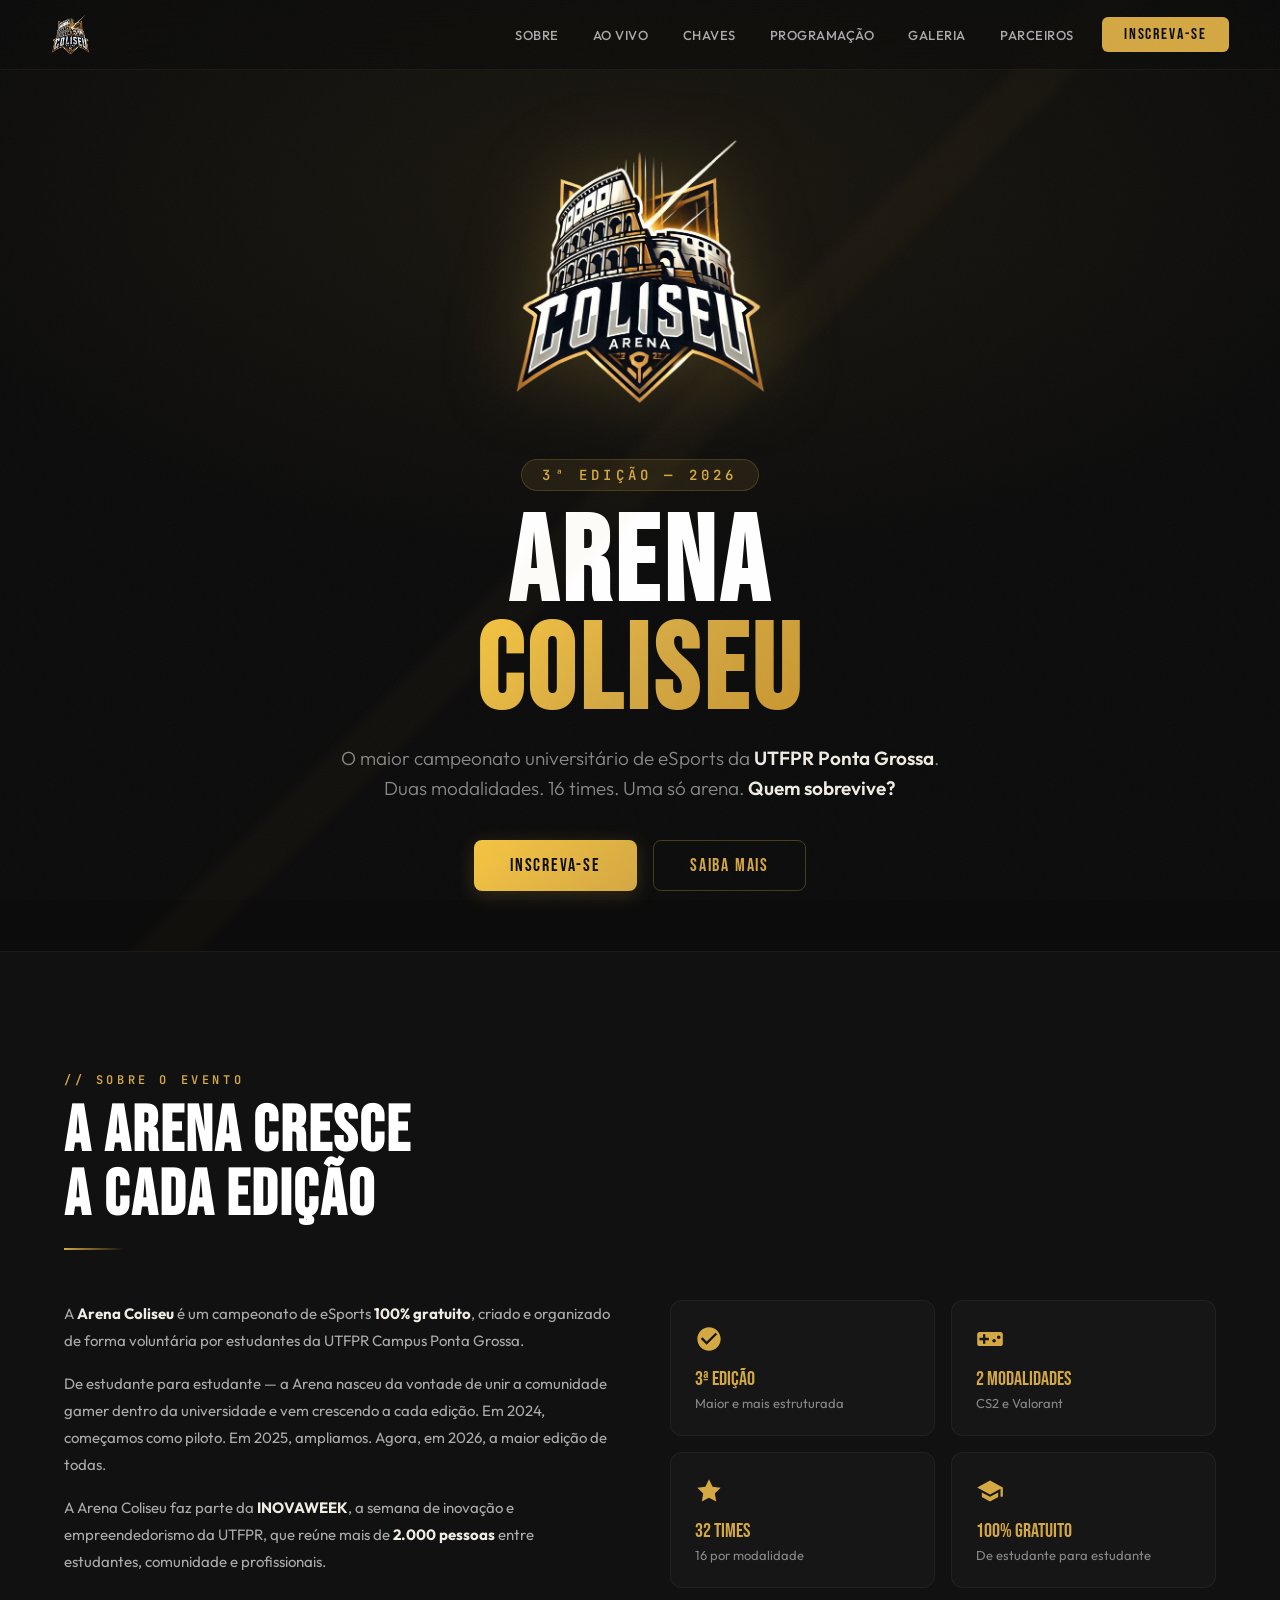
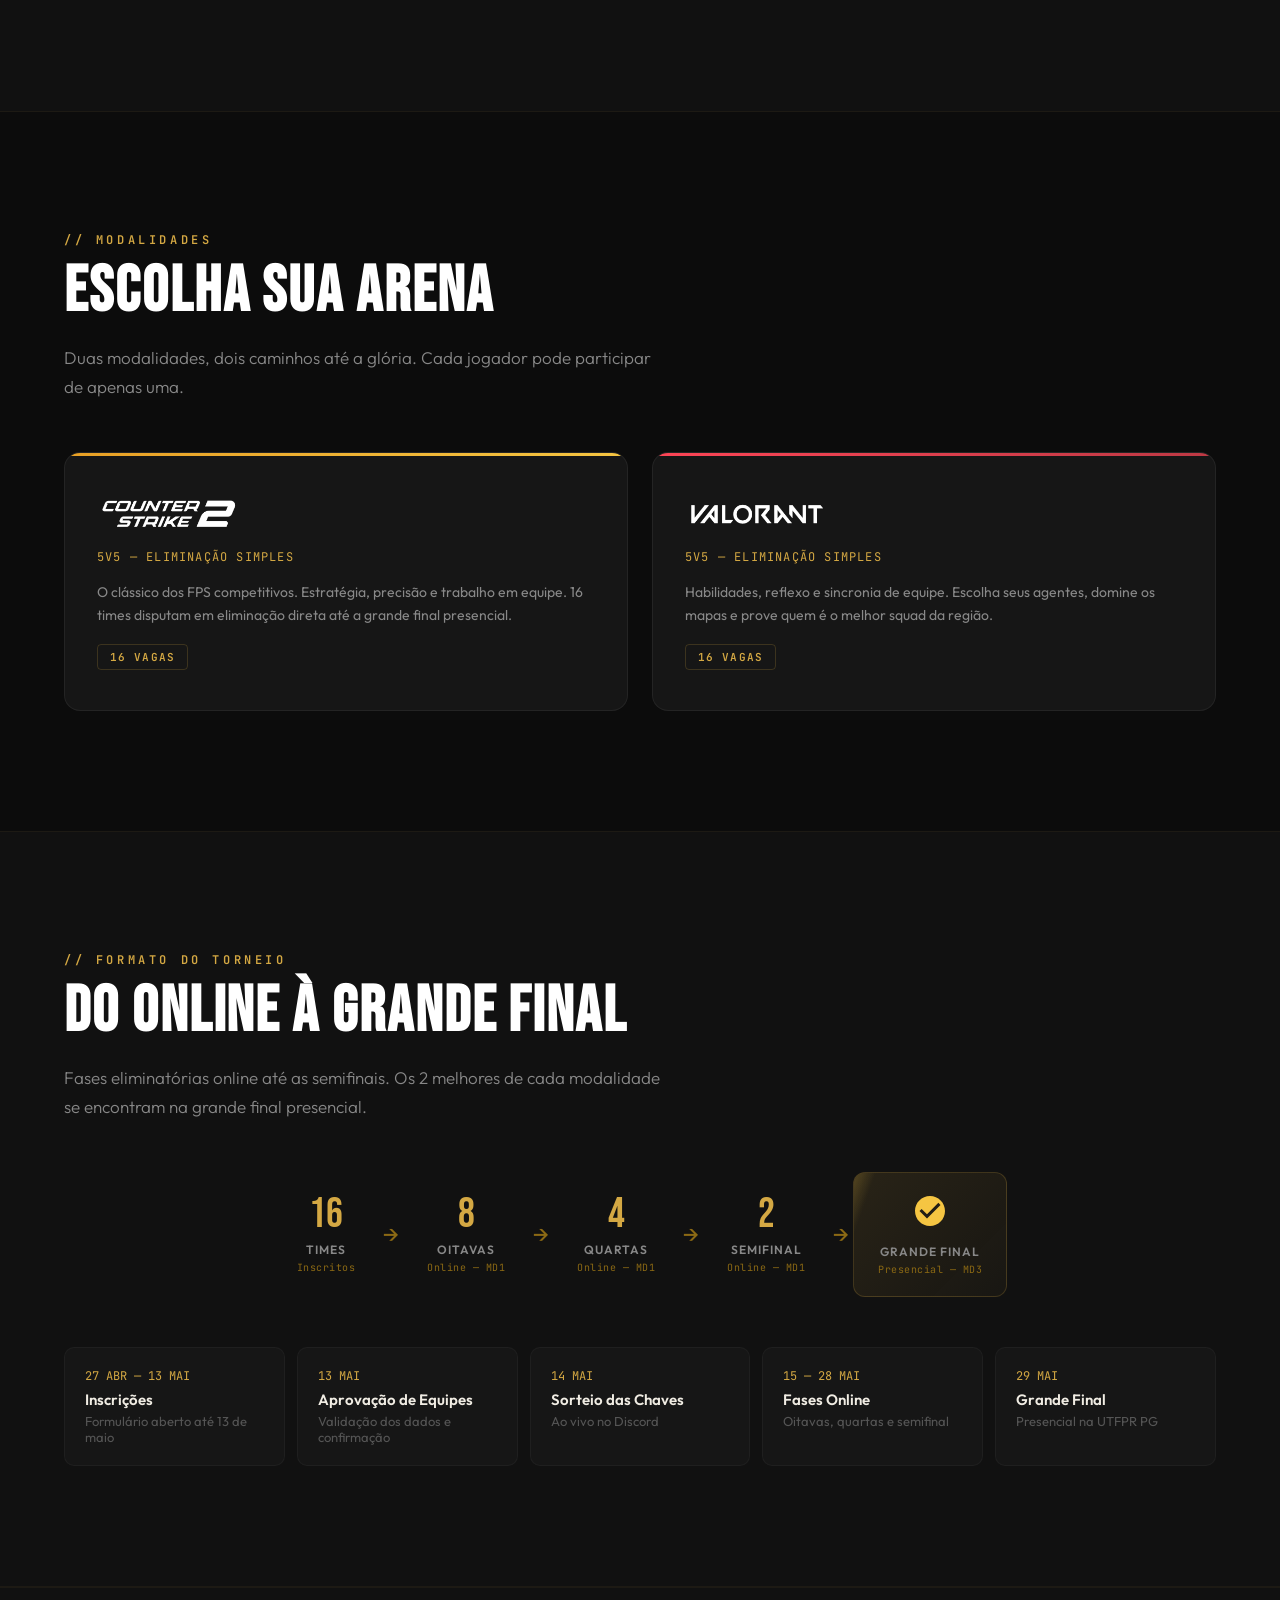
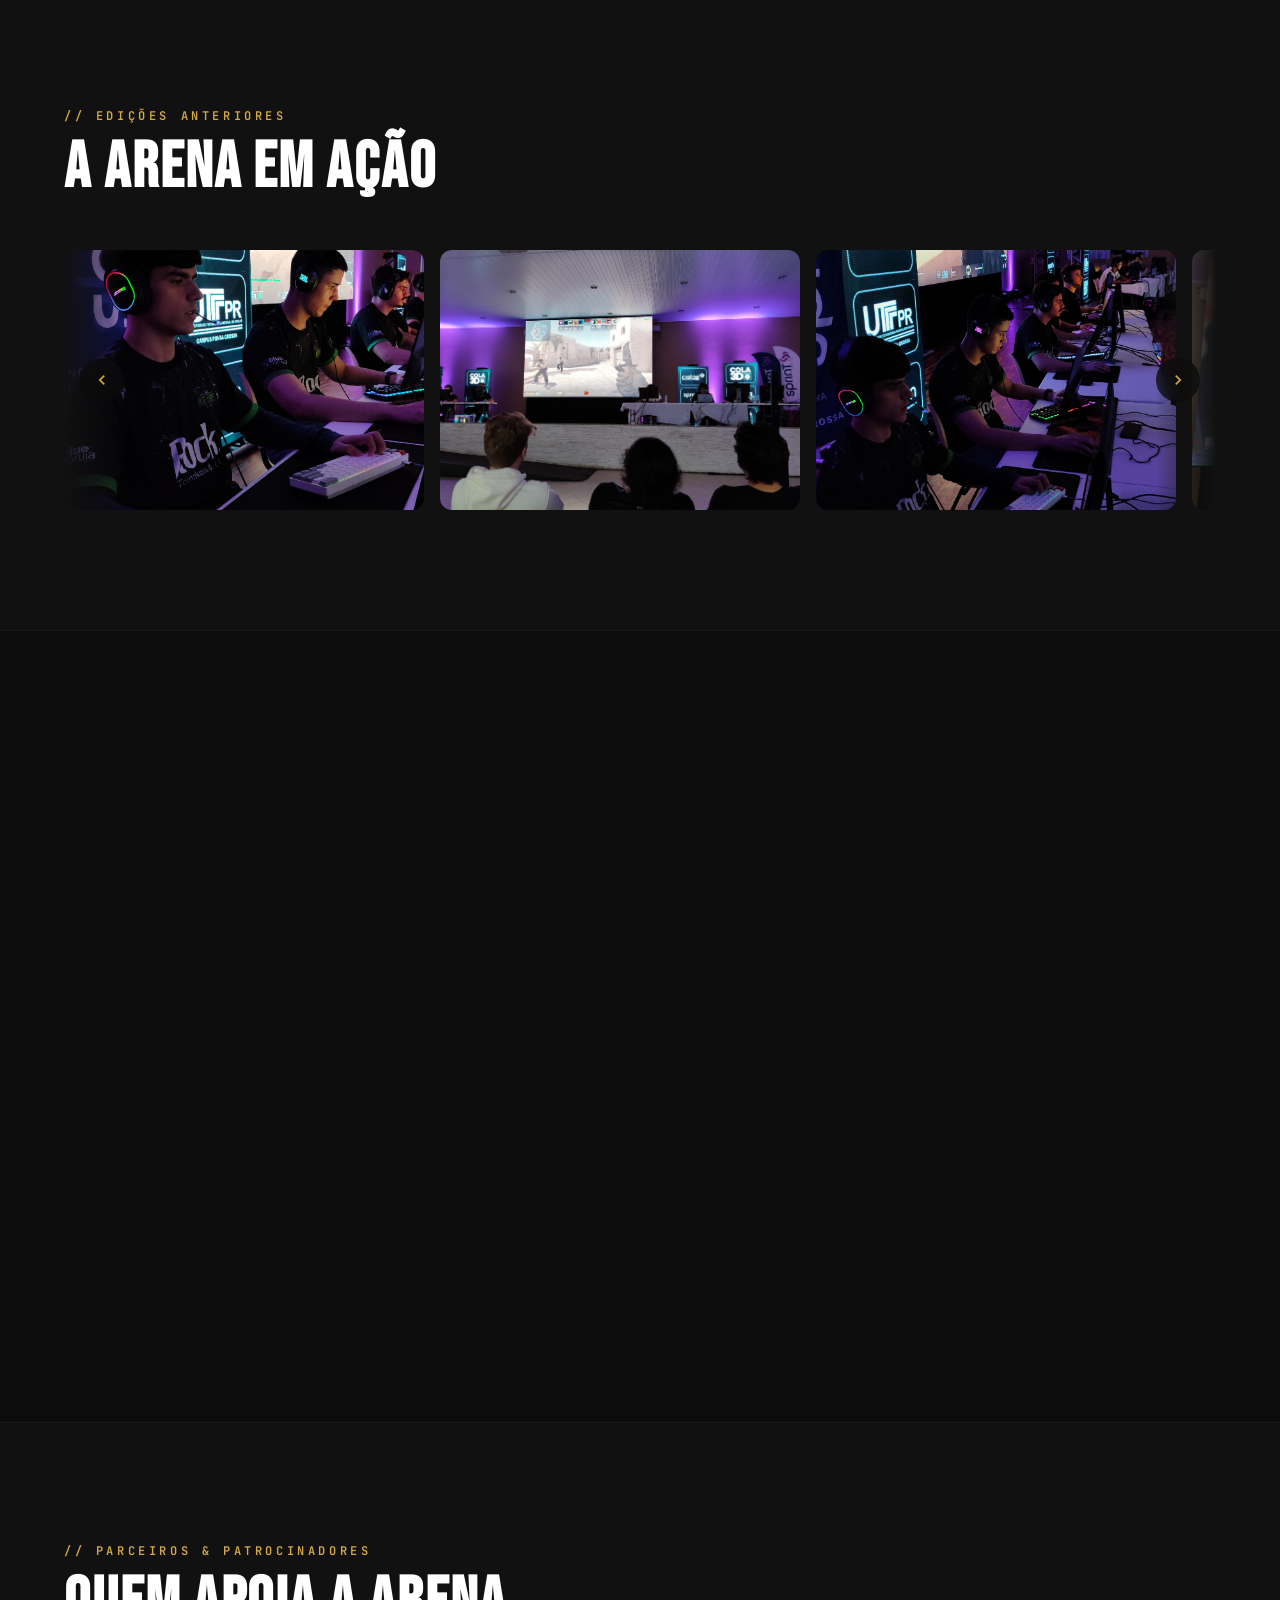
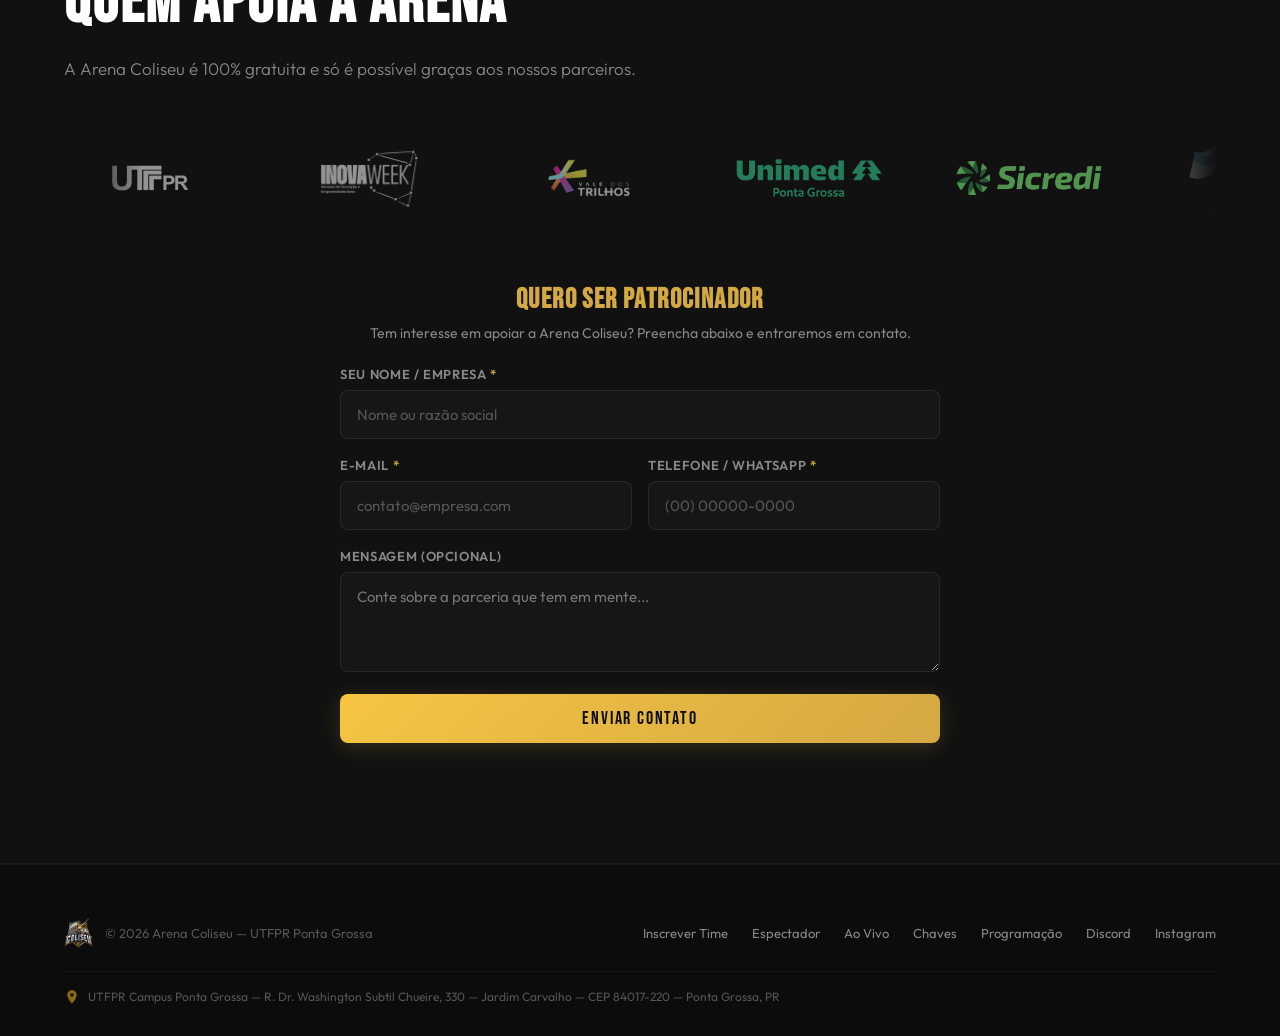
==== commit fcbc2b27: "programação e data atualizada!" ====
--- a/index.html
+++ b/index.html
@@ -242,10 +242,10 @@
     <div class="bracket-stage bracket-stage--final"><div class="bracket-stage__num"><svg viewBox="0 0 24 24" style="width:36px;height:36px;fill:var(--gold-bright);"><path d="M12 2C6.48 2 2 6.48 2 12s4.48 10 10 10 10-4.48 10-10S17.52 2 12 2zm-2 15l-5-5 1.41-1.41L10 14.17l7.59-7.59L19 8l-9 9z"/></svg></div><div class="bracket-stage__label">Grande Final</div><div class="bracket-stage__mode">Presencial — MD3</div></div>
   </div>
   <div class="format__timeline" data-reveal data-delay="200">
-    <div class="tl-item"><div class="tl-item__date">01 — 30 ABR</div><div class="tl-item__title">Inscrições</div><div class="tl-item__desc">Formulário aberto por 30 dias</div></div>
-    <div class="tl-item"><div class="tl-item__date">01 — 03 MAI</div><div class="tl-item__title">Aprovação de Equipes</div><div class="tl-item__desc">Validação dos dados e confirmação</div></div>
-    <div class="tl-item"><div class="tl-item__date">04 MAI</div><div class="tl-item__title">Sorteio das Chaves</div><div class="tl-item__desc">Ao vivo no Discord</div></div>
-    <div class="tl-item"><div class="tl-item__date">05 — 22 MAI</div><div class="tl-item__title">Fases Online</div><div class="tl-item__desc">Oitavas, quartas e semifinal</div></div>
+    <div class="tl-item"><div class="tl-item__date">27 ABR — 13 MAI</div><div class="tl-item__title">Inscrições</div><div class="tl-item__desc">Formulário aberto até 13 de maio</div></div>
+    <div class="tl-item"><div class="tl-item__date">13 MAI</div><div class="tl-item__title">Aprovação de Equipes</div><div class="tl-item__desc">Validação dos dados e confirmação</div></div>
+    <div class="tl-item"><div class="tl-item__date">14 MAI</div><div class="tl-item__title">Sorteio das Chaves</div><div class="tl-item__desc">Ao vivo no Discord</div></div>
+    <div class="tl-item"><div class="tl-item__date">15 — 28 MAI</div><div class="tl-item__title">Fases Online</div><div class="tl-item__desc">Oitavas, quartas e semifinal</div></div>
     <div class="tl-item"><div class="tl-item__date">29 MAI</div><div class="tl-item__title">Grande Final</div><div class="tl-item__desc">Presencial na UTFPR PG</div></div>
   </div>
 </section>
